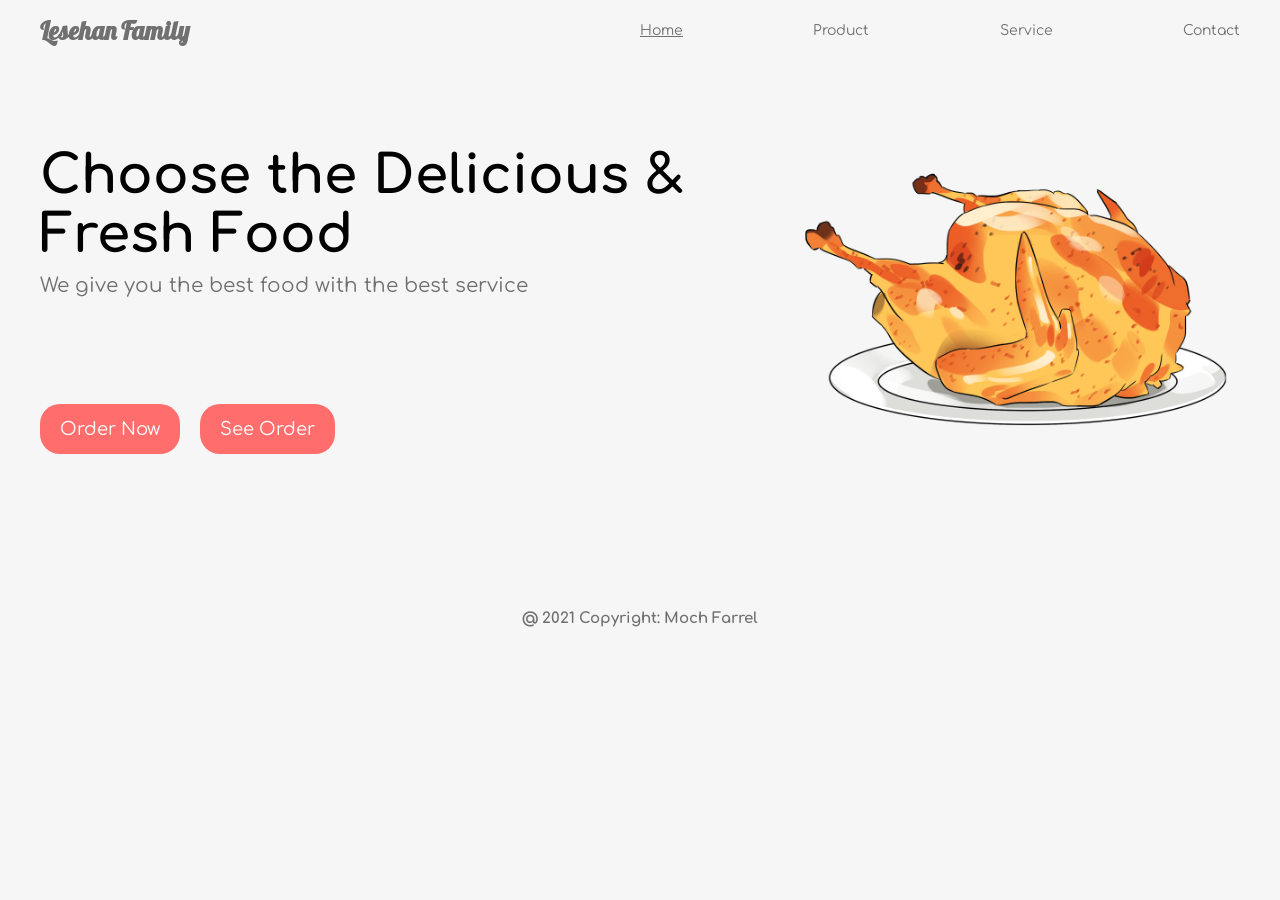
==== index.html @ a97d40e0 "memodifikasi html dan css" ====
<!DOCTYPE html>
<html>
    <head>
        <meta charset="UTF-8">
        <meta name="viewport" content="width=device-width, initial-scale=1.0">
        <title>Lesehan family</title>
        <link rel="preconnect" href="https://fonts.googleapis.com">
        <link rel="preconnect" href="https://fonts.gstatic.com" crossorigin>
        <link href="https://fonts.googleapis.com/css2?family=Comfortaa&family=Lobster&display=swap" rel="stylesheet">
        <link rel="stylesheet" href="css/style.css">
    </head>
    <body>
        <div class="container">
            <nav>
                <h2>Lesehan Family</h2>
                <ul>
                    <li><a href="home.html" class="active">Home</a></li>
                    <li><a href="product.html">Product</a></li>
                    <li><a href="buying.html">Service</a></li>
                    <li><a href="contact.html">Contact</a></li>
                </ul>
                <div class="menu-toggler">
                    <input type="checkbox">
                    <span></span>
                    <span></span>
                    <span></span>
                </div>
            </nav>

            <section>
                <div class="kolom">
                    <div class="satu">
                        <h3>Choose the Delicious & Fresh Food</h3>
                        <p class="dua">We give you the best food with the best service</p>
                    </div>
                    <div class="order">
                        <ul>
                            <li><a href="" class="tbl-biru">Order Now</a></li>
                            <li><a href="" class="tbl-biru">See Order</a></li>
                        </ul>
                    </div>
                </div>
                <div id="home">
                    <img src="img/ayam.png" alt="">
                </div>
            </section>
            <footer>
                <h4>@ 2021 Copyright: Moch Farrel</h4>
            </footer>
        </div>
        <script src="js/main.js"></script>
    </body>
</html>
---- css/style.css ----
* {
    padding: 0px;
    margin: 0px;
    list-style: none;
    quotes: none;
    text-decoration: unset;
    outline: none;
    border: none;
    -webkit-box-sizing: border-box;
    box-sizing: border-box;
  }
  

body{
    background-color: #F6F6F6;
    overflow: auto;
}

.container{
    max-width: 1200px;
    margin: auto;
}

/* Navbar */

nav{
    display: flex;
    justify-content: space-between;
    align-items: center;
    height: 60px;
}

h2{
    font-family: monospace;
    font-size: 25px;
    font-family: 'Lobster', cursive;
    color: #707070;
}

nav ul{
    display: flex;
    justify-content: space-between;
    width: 50%;
}


ul li a{
    font-size: 14px;
    font-family: 'Comfortaa', cursive;
    color: #707070;
    display: flex;
    justify-content: start;
}

ul li a:hover{
    color: #010101;
}

.active{
    text-decoration: underline;
}


/* Menu hambuger */
.menu-toggler{
    display: none;
    flex-direction: column;
    justify-content: space-between;
    height: 20px;
    position: relative;
}

.menu-toggler input{
    position: absolute;
    width: 40px;
    height: 28px;
    left: -6px;
    top: -3px;
    opacity: 0;
    cursor: pointer;
    z-index: 99;
}

.menu-toggler span{
    display: block;
    background-color: black;
    width: 28px;
    height: 3px;
    border-radius: 3px;
}

.menu-toggler span:nth-child(2){
    transform-origin: 0 0;
}

.menu-toggler span:nth-child(4){
    transform-origin: 0 100%;
}

.menu-toggler input:checked ~ span:nth-child(2){
    background-color: #707070;
    transform: rotate(45deg) translate(-1px, -1px);
}

.menu-toggler input:checked ~ span:nth-child(4){
    background-color: #707070;
    transform: rotate(-45deg) translate(-1px, 0);
}

.menu-toggler input:checked ~ span:nth-child(3){
    opacity: 0;
    transform: scale(0);
}

/* Akhir nav */

/* Section */
section{
    height: 480px;
    margin: auto;
    display: flex;
    justify-content: space-between;
    margin-bottom: 50px;
}

section .kolom{
    display: flex;
    flex-direction: column;
    justify-content: space-evenly;
}

section .kolom h3{
    font-size: 53px;
    font-family: 'Comfortaa', cursive;
    color: #010101;
    font-weight: bold;
    margin-bottom: 10px;
}

section .kolom p{
    font-size: 20px;
    font-family: 'Comfortaa', cursive;
    color: #707070;
}

section .kolom .order ul{
    display: flex;
    flex-direction: row;
    /* justify-content: space-between; */
    text-align: center;
    
}

section .kolom .order ul li{
    display: block;
    padding-right: 20px;
}

section .kolom .order ul li a{
    font-size: 18px;
}

section .kolom .order ul li a:hover{
    color: red;
}

a.tbl-biru{
    background-color: #FF6D6D;
    border-radius: 20px;
    margin-top: 20px;
    padding: 15px 20px 15px 20px;
    cursor: pointer;
    color: white;
}

section #home{
    display: flex;
    align-self: center;
}

section #home img{
    max-height: 450px;
}
/* Akhir Section */

/* Footer */
footer{
    padding: 20px;
    text-align: center;
    margin-top: 50px;
}

footer h4{
    font-size: 15px;
    font-family: 'Comfortaa', cursive;
    color: #707070;
}




/* Responsive*/

/* Ukuran Tablet */
@media screen and (max-width:768px){
    /* body{
        overflow-x: hidden;
    } */
    /* Navbar */
    nav{
        display: flex;
        justify-content: space-between;
    }
    nav ul{
        width: 60%;
    }

    /* Section */
    section{
        display: inline-block;
    }

    section .kolom h3{
        font-size: 45px;
        font-family: 'Comfortaa', cursive;
        color: #010101;
        font-weight: bold;
        margin-bottom: 30px;
        margin-top: 50px;
    }

    section .kolom p{
        font-size: 15px;
        margin-bottom: 30px;
    }

    section .kolom .order ul{
        margin-bottom: 40px;
        display: flex;
        justify-content: space-between;
    }

    section #home{
        display: flex;
        justify-content: center;
    }
    
    section #home img{
        height: 300px;
    }

}

/* Ukuran smartphone */
@media screen and (max-width: 576px){
    body{
        overflow-x: hidden;
    }
    .menu-toggler{
        display: flex;
    }
    nav ul{
        position: absolute;
        top: 0;
        right: 0;
        height: 100vh;
        width: 100%;
        flex-direction: column;
        align-items: center;
        justify-content: space-evenly;
        /* z-index: 9999; */
        z-index: 0;
        background-color: #F6F6F6;
        transform: translateX(100%);
        transition: all 1s;
        opacity: 0;
    }
    nav ul.slide{
        opacity: 1;
        transform: translateX(0);
    }

    section .kolom h3{
        font-size: 35px;
        font-family: 'Comfortaa', cursive;
        color: #010101;
        font-weight: bold;
        margin-bottom: 30px;
        margin-top: 50px;
    }

    section .kolom .order ul{
        display: flex;
        justify-content: space-between;
    }

    section #home img{
        height: 280px;
    }
    
    footer h4{
        font-size: 12px;
    }

}
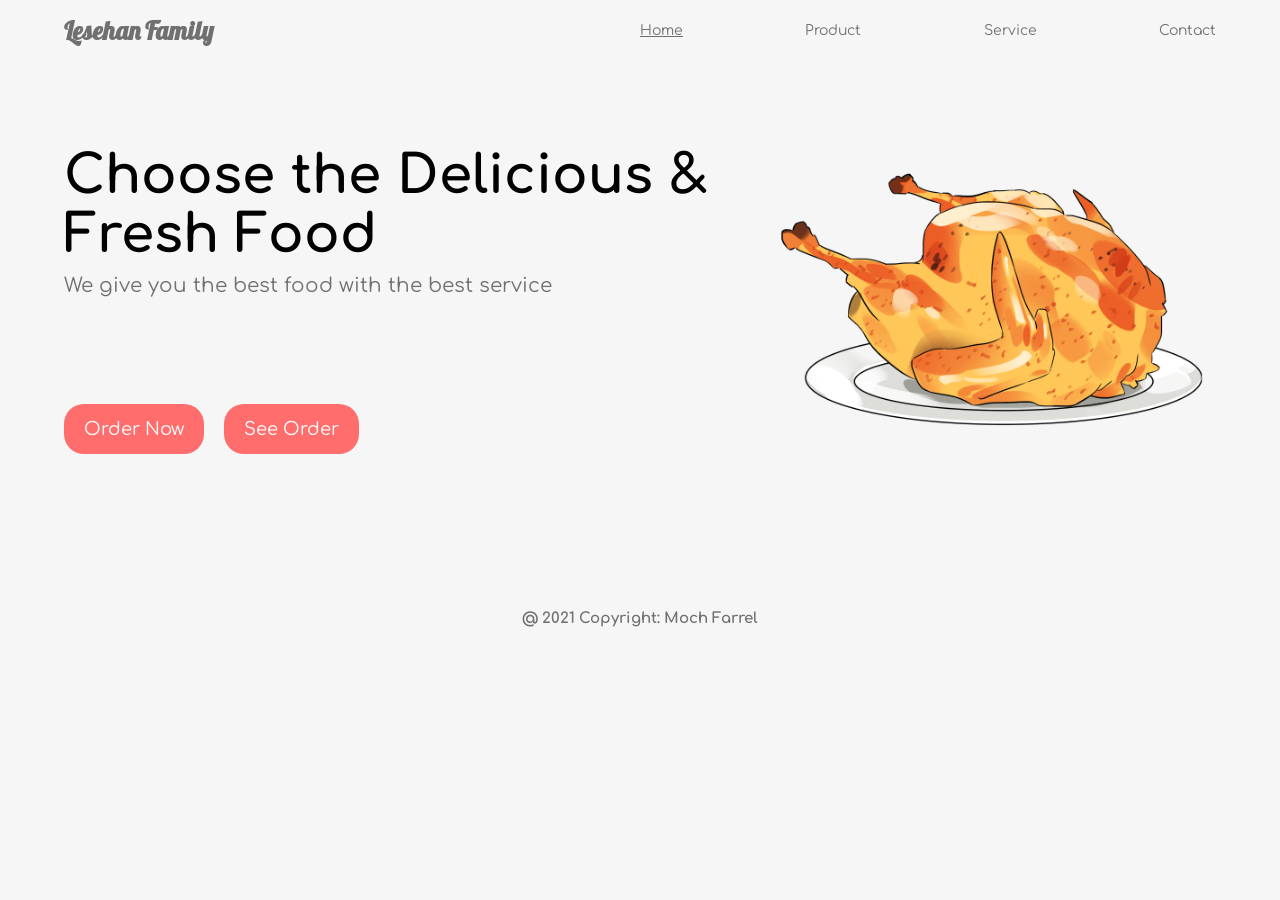
==== commit e94f9263: "memodifikasi index" ====
--- a/index.html
+++ b/index.html
@@ -1,8 +1,8 @@
 <!DOCTYPE html>
-<html>
+<html lang="en">
     <head>
         <meta charset="UTF-8">
-        <meta name="viewport" content="width=device-width, initial-scale=1.0">
+        <meta name="viewport" content="width=device-width, initial-scale=1">
         <title>Lesehan family</title>
         <link rel="preconnect" href="https://fonts.googleapis.com">
         <link rel="preconnect" href="https://fonts.gstatic.com" crossorigin>
--- a/css/style.css
+++ b/css/style.css
@@ -13,12 +13,12 @@
 
 body{
     background-color: #F6F6F6;
-    overflow: auto;
+    width: 100%;
 }
 
 .container{
-    max-width: 1200px;
-    margin: auto;
+    width: 90%;
+    margin: 0 auto;
 }
 
 /* Navbar */
@@ -230,7 +230,7 @@
     }
 
     section .kolom p{
-        font-size: 15px;
+        font-size: 18px;
         margin-bottom: 30px;
     }
 
@@ -255,7 +255,10 @@
 @media screen and (max-width: 576px){
     body{
         overflow-x: hidden;
-    }
+        /* background-color: brown; */
+        max-width: 100%;
+    }
+
     .menu-toggler{
         display: flex;
     }
@@ -289,6 +292,10 @@
         margin-top: 50px;
     }
 
+    section .kolom p{
+        font-size: 14px;
+    }
+
     section .kolom .order ul{
         display: flex;
         justify-content: space-between;
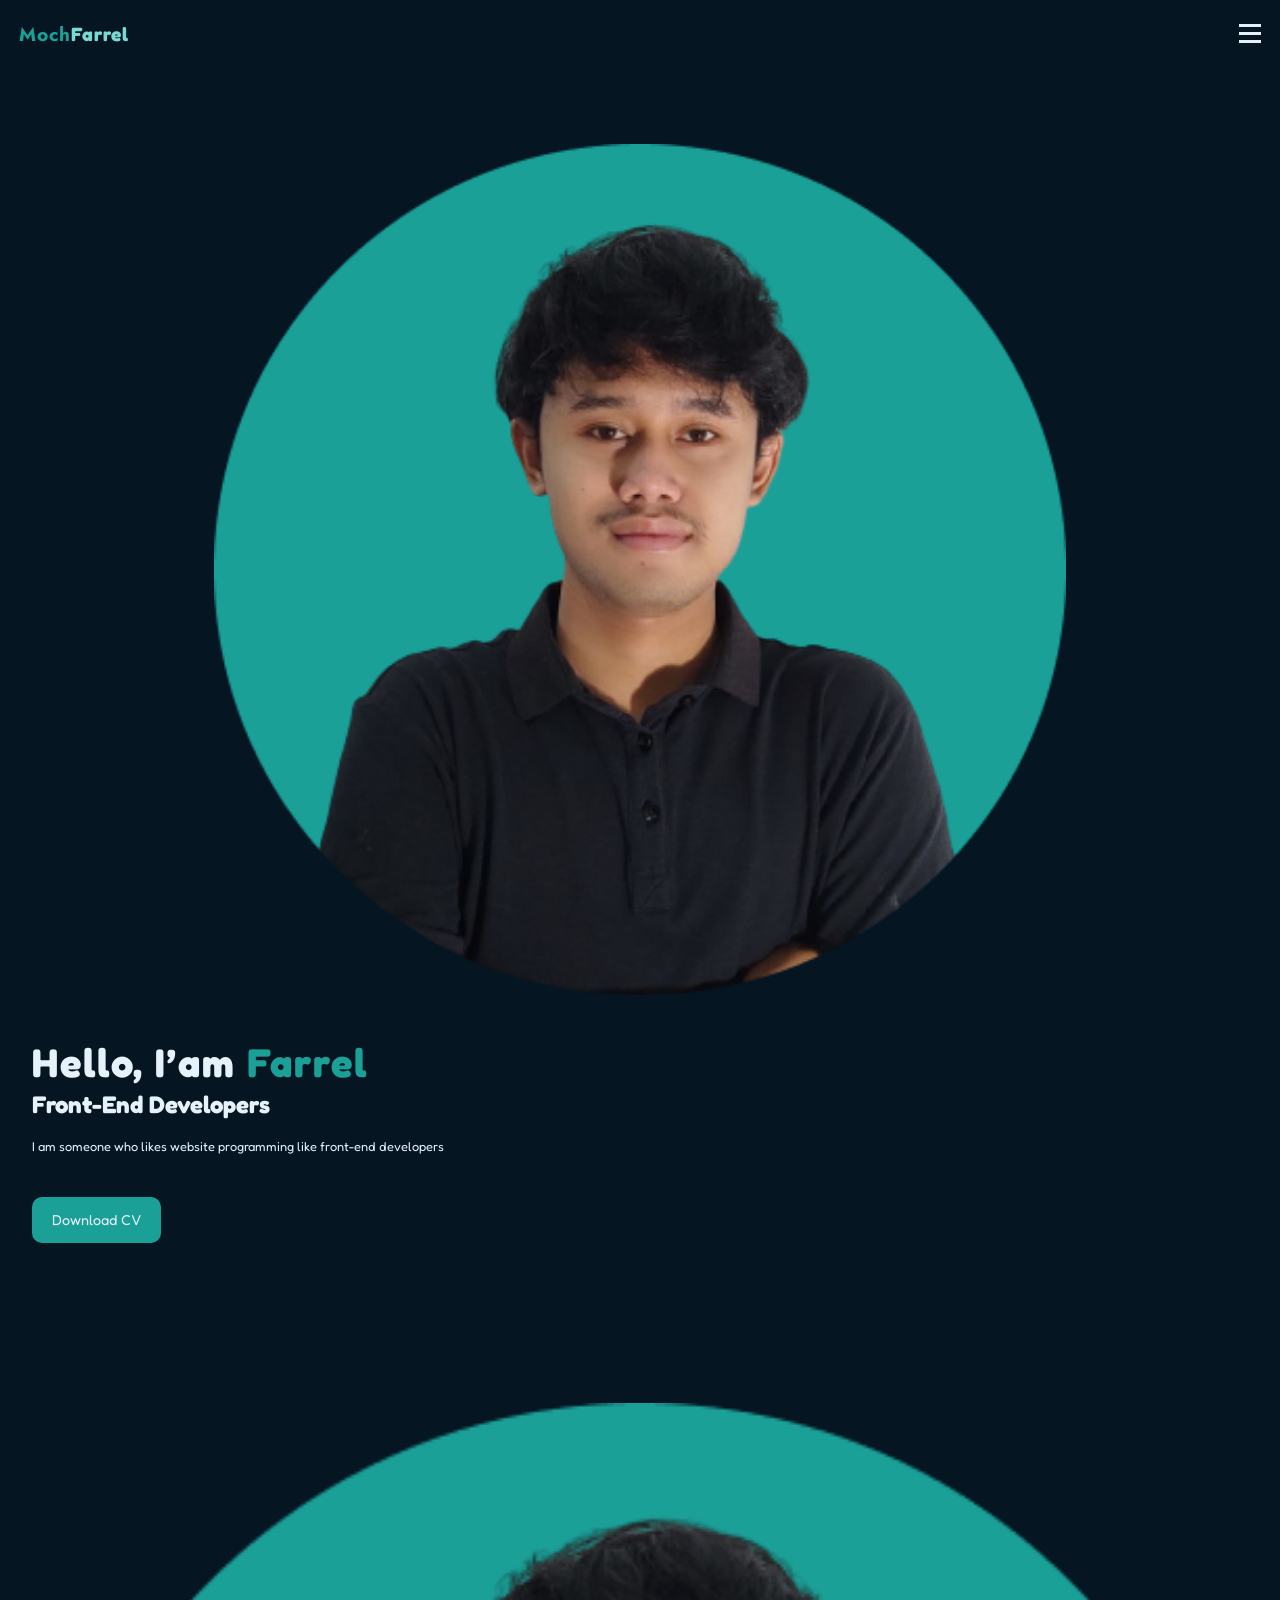
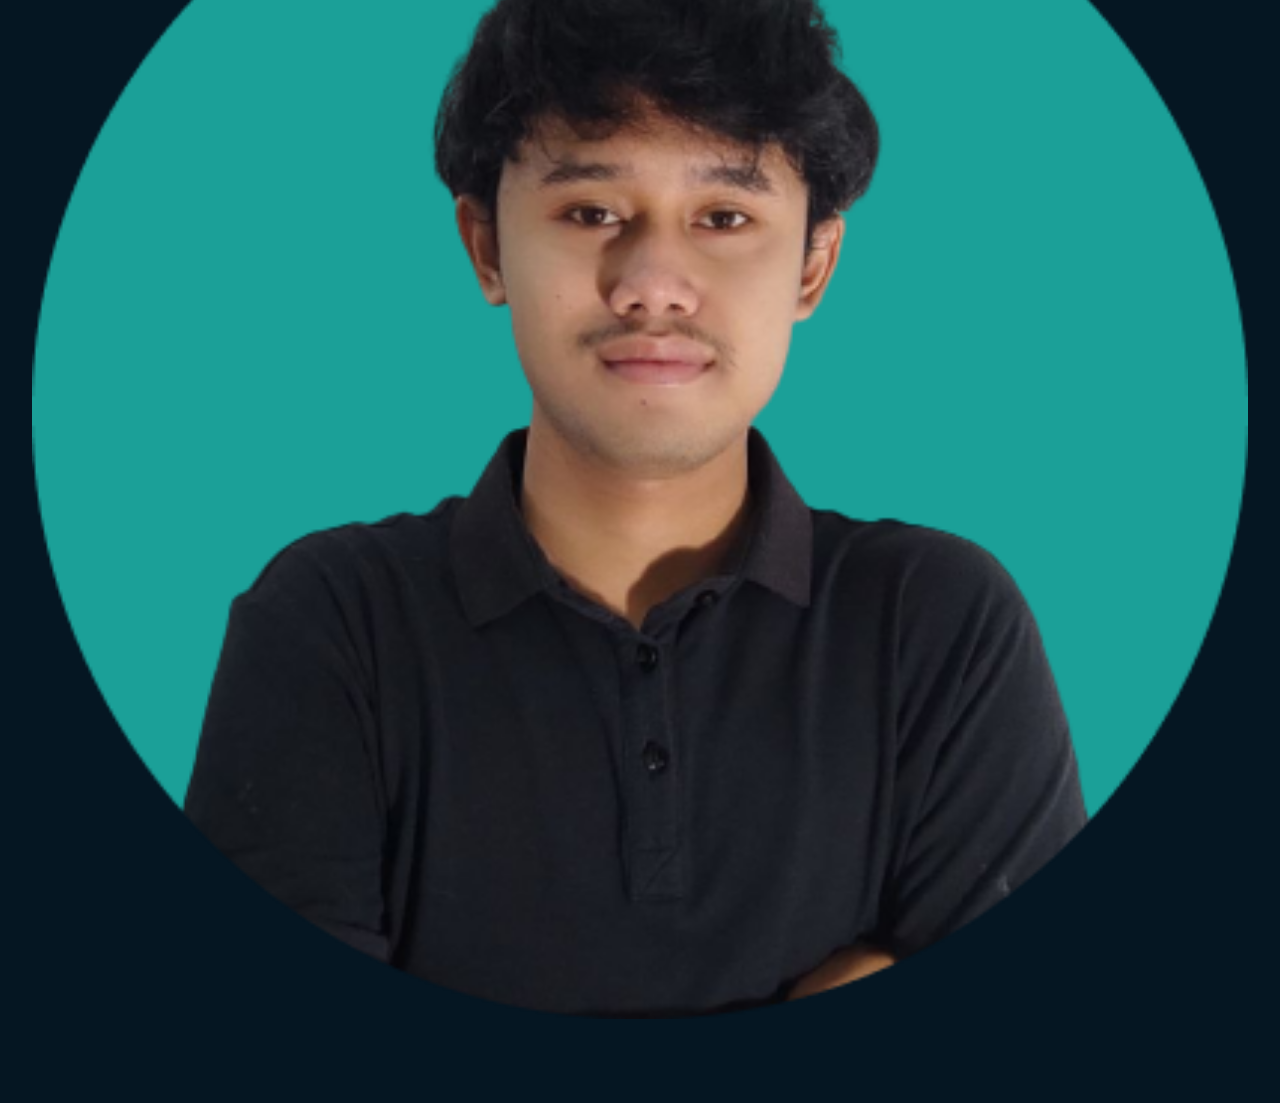
==== commit fd5ec27f: "membuat navbar dan halaman home" ====
--- a/index.html
+++ b/index.html
@@ -1,53 +1,63 @@
 <!DOCTYPE html>
 <html lang="en">
-    <head>
-        <meta charset="UTF-8">
-        <meta name="viewport" content="width=device-width, initial-scale=1">
-        <title>Lesehan family</title>
-        <link rel="preconnect" href="https://fonts.googleapis.com">
-        <link rel="preconnect" href="https://fonts.gstatic.com" crossorigin>
-        <link href="https://fonts.googleapis.com/css2?family=Comfortaa&family=Lobster&display=swap" rel="stylesheet">
-        <link rel="stylesheet" href="css/style.css">
-    </head>
-    <body>
+  <head>
+    <meta charset="UTF-8" />
+    <meta http-equiv="X-UA-Compatible" content="IE=edge" />
+    <meta name="viewport" content="width=device-width, initial-scale=1.0" />
+    <title>Moch Farrel</title>
+    <!-- Box Icons -->
+    <link href="https://unpkg.com/boxicons@2.1.2/css/boxicons.min.css" rel="stylesheet" />
+    <!-- link css -->
+    <link rel="stylesheet" href="css/style.css" />
+  </head>
+  <body>
+    <!-- Navbar -->
+    <div class="navbar" id="navbar">
+      <div class="container">
+        <a href="#" class="logo">Moch<span>Farrel</span></a>
+
+        <!-- <a href="#" class="cta-menu" id="mobile-menu"><i class="bx bx-menu"></i></a> -->
+
+        <nav id="menu">
+          <!-- <a href="#" class="cta-exit" id="mobile-exit"><i class="bx bx-x"></i></a> -->
+
+          <ul>
+            <li><a href="#" class="nav-link">Home</a></li>
+            <li><a href="#" class="nav-link">About</a></li>
+            <li><a href="#" class="nav-link">Portfolio</a></li>
+            <li><a href="#" class="nav-link">Contact</a></li>
+          </ul>
+        </nav>
+
+        <div class="hamburger">
+          <span class="bar"></span>
+          <span class="bar"></span>
+          <span class="bar"></span>
+        </div>
+      </div>
+    </div>
+    <!-- Navbar -->
+
+    <!-- Main content -->
+    <main class="main-content">
+      <section class="home" id="home">
         <div class="container">
-            <nav>
-                <h2>Lesehan Family</h2>
-                <ul>
-                    <li><a href="home.html" class="active">Home</a></li>
-                    <li><a href="product.html">Product</a></li>
-                    <li><a href="buying.html">Service</a></li>
-                    <li><a href="contact.html">Contact</a></li>
-                </ul>
-                <div class="menu-toggler">
-                    <input type="checkbox">
-                    <span></span>
-                    <span></span>
-                    <span></span>
-                </div>
-            </nav>
+          <div class="home-img">
+            <img src="asset/home.png" alt="" />
+          </div>
+          <div class="home-text">
+            <h1>Hello, I’am <span>Farrel</span></h1>
+            <h3>Front-End Developers</h3>
+            <p>I am someone who likes website programming like front-end developers</p>
+            <a href="#">Download CV</a>
+          </div>
+        </div>
+      </section>
+      <section>
+        <img src="asset/home.png" alt="" />
+      </section>
+    </main>
 
-            <section>
-                <div class="kolom">
-                    <div class="satu">
-                        <h3>Choose the Delicious & Fresh Food</h3>
-                        <p class="dua">We give you the best food with the best service</p>
-                    </div>
-                    <div class="order">
-                        <ul>
-                            <li><a href="" class="tbl-biru">Order Now</a></li>
-                            <li><a href="" class="tbl-biru">See Order</a></li>
-                        </ul>
-                    </div>
-                </div>
-                <div id="home">
-                    <img src="img/ayam.png" alt="">
-                </div>
-            </section>
-            <footer>
-                <h4>@ 2021 Copyright: Moch Farrel</h4>
-            </footer>
-        </div>
-        <script src="js/main.js"></script>
-    </body>
-</html>+    <script src="js/script.js"></script>
+  </body>
+</html>
--- a/css/style.css
+++ b/css/style.css
@@ -1,340 +1,181 @@
-* {
-    padding: 0px;
-    margin: 0px;
-    list-style: none;
-    quotes: none;
-    text-decoration: unset;
-    outline: none;
-    border: none;
-    -webkit-box-sizing: border-box;
-    box-sizing: border-box;
-  }
-  
+@import url('https://fonts.googleapis.com/css2?family=Fredoka:wght@300;400;500;600;700&family=Jost:wght@300;400;500;600;700;800;900&display=swap');
 
-body{
-    background-color: #F6F6F6;
-    width: 100%;
+:root {
+  --main-color: #051622;
+  --green2: #7bd9d3;
+  --green1: #1ba098;
+  --putihbiru: #e6f2fa;
+  --hitammuda: #517187;
 }
 
-.container{
-    width: 90%;
-    margin: 0 auto;
+* {
+  font-family: 'Fredoka', sans-serif;
+  margin: 0;
+  padding: 0;
+  box-sizing: border-box;
+  scroll-behavior: smooth;
+}
+
+body {
+  background-color: var(--main-color);
+}
+
+img {
+  width: 100%;
+}
+
+a {
+  text-decoration: none;
+}
+
+li {
+  list-style: none;
 }
 
 /* Navbar */
-
-nav{
-    display: flex;
-    justify-content: space-between;
-    align-items: center;
-    height: 60px;
+.navbar {
+  padding: 1.2em;
+  width: 100%;
+  position: fixed;
+  top: 0;
+  width: 100%;
+  z-index: 999;
+  background-color: var(--main-color);
 }
 
-h2{
-    font-family: monospace;
-    font-size: 25px;
-    font-family: 'Lobster', cursive;
-    color: #707070;
+.navbar .container {
+  display: flex;
+  justify-content: space-between;
+  align-items: center;
 }
 
-nav ul{
-    display: flex;
-    justify-content: space-between;
-    width: 50%;
+.navbar .container .logo {
+  font-size: 1.2em;
+  color: var(--green1);
+  font-family: 'Jost', sans-serif;
+  font-weight: bold;
+  letter-spacing: 1px;
 }
 
-
-ul li a{
-    font-size: 14px;
-    font-family: 'Comfortaa', cursive;
-    color: #707070;
-    display: flex;
-    justify-content: start;
+.navbar .container .logo span {
+  color: var(--green2);
 }
 
-ul li a:hover{
-    color: #010101;
+.navbar .container .hamburger {
+  cursor: pointer;
+  display: block;
 }
 
-.active{
-    text-decoration: underline;
+.navbar .container .hamburger .bar {
+  display: block;
+  width: 22px;
+  height: 3px;
+  margin: 5px auto;
+  transition: all 0.3s ease-in-out;
+  background-color: var(--putihbiru);
 }
 
-
-/* Menu hambuger */
-.menu-toggler{
-    display: none;
-    flex-direction: column;
-    justify-content: space-between;
-    height: 20px;
-    position: relative;
+.navbar .container .hamburger.active .bar:nth-child(2) {
+  opacity: 0;
 }
 
-.menu-toggler input{
-    position: absolute;
-    width: 40px;
-    height: 28px;
-    left: -6px;
-    top: -3px;
-    opacity: 0;
-    cursor: pointer;
-    z-index: 99;
+.navbar .container .hamburger.active .bar:nth-child(1) {
+  transform: translateY(8px) rotate(45deg);
 }
 
-.menu-toggler span{
-    display: block;
-    background-color: black;
-    width: 28px;
-    height: 3px;
-    border-radius: 3px;
+.navbar .container .hamburger.active .bar:nth-child(3) {
+  transform: translateY(-8px) rotate(-45deg);
 }
 
-.menu-toggler span:nth-child(2){
-    transform-origin: 0 0;
+.navbar .container nav {
+  position: fixed;
+  display: flex;
+  right: -100%;
+  top: 60px;
+  gap: 0;
+  flex-direction: column;
+  background-color: #082436;
+  width: 80%;
+  height: 100vh;
+  text-align: center;
+  transition: 0.3s;
+  z-index: 9999;
 }
 
-.menu-toggler span:nth-child(4){
-    transform-origin: 0 100%;
+.navbar .container nav ul li {
+  margin: 50px;
 }
 
-.menu-toggler input:checked ~ span:nth-child(2){
-    background-color: #707070;
-    transform: rotate(45deg) translate(-1px, -1px);
+.navbar .container nav ul li a {
+  color: var(--putihbiru);
 }
 
-.menu-toggler input:checked ~ span:nth-child(4){
-    background-color: #707070;
-    transform: rotate(-45deg) translate(-1px, 0);
+.navbar .container nav.active {
+  right: 0;
 }
 
-.menu-toggler input:checked ~ span:nth-child(3){
-    opacity: 0;
-    transform: scale(0);
+/* .navbar .container .cta-menu {
+  font-size: 1.2rem;
+  color: var(--putihbiru);
+  text-align: center;
+  display: inline-block;
+} */
+
+.scroll-navbar {
+  background-color: #082436;
 }
 
-/* Akhir nav */
-
-/* Section */
-section{
-    height: 480px;
-    margin: auto;
-    display: flex;
-    justify-content: space-between;
-    margin-bottom: 50px;
+/* Main-conten */
+section {
+  width: 100%;
+  padding: 5em 2em;
 }
 
-section .kolom{
-    display: flex;
-    flex-direction: column;
-    justify-content: space-evenly;
+.home {
+  /* background-color: var(--putihbiru); */
+  margin-top: 4em;
 }
 
-section .kolom h3{
-    font-size: 53px;
-    font-family: 'Comfortaa', cursive;
-    color: #010101;
-    font-weight: bold;
-    margin-bottom: 10px;
+.home .container .home-img {
+  text-align: center;
 }
 
-section .kolom p{
-    font-size: 20px;
-    font-family: 'Comfortaa', cursive;
-    color: #707070;
+.home .container .home-img img {
+  width: 70%;
 }
 
-section .kolom .order ul{
-    display: flex;
-    flex-direction: row;
-    /* justify-content: space-between; */
-    text-align: center;
-    
+.home .container .home-text {
+  margin-top: 2.4em;
 }
 
-section .kolom .order ul li{
-    display: block;
-    padding-right: 20px;
+.home .container .home-text h1 {
+  font-size: 2.5em;
+  color: var(--putihbiru);
+  letter-spacing: 2px;
 }
 
-section .kolom .order ul li a{
-    font-size: 18px;
+.home .container .home-text h1 span {
+  color: var(--green1);
 }
 
-section .kolom .order ul li a:hover{
-    color: red;
+.home .container .home-text h3 {
+  color: var(--putihbiru);
+  margin-top: 0.2em;
+  font-size: 1.5em;
 }
 
-a.tbl-biru{
-    background-color: #FF6D6D;
-    border-radius: 20px;
-    margin-top: 20px;
-    padding: 15px 20px 15px 20px;
-    cursor: pointer;
-    color: white;
+.home .container .home-text p {
+  color: var(--putihbiru);
+  font-size: 0.8em;
+  margin-top: 1.5em;
 }
 
-section #home{
-    display: flex;
-    align-self: center;
+.home .container .home-text a {
+  display: inline-block;
+  color: var(--putihbiru);
+  margin-top: 3em;
+  padding: 1em 1.4em;
+  background-color: var(--green1);
+  border-radius: 10px;
+  font-size: 0.9em;
 }
-
-section #home img{
-    max-height: 450px;
-}
-/* Akhir Section */
-
-/* Footer */
-footer{
-    padding: 20px;
-    text-align: center;
-    margin-top: 50px;
-}
-
-footer h4{
-    font-size: 15px;
-    font-family: 'Comfortaa', cursive;
-    color: #707070;
-}
-
-
-
-
-/* Responsive*/
-
-/* Ukuran Tablet */
-@media screen and (max-width:768px){
-    /* body{
-        overflow-x: hidden;
-    } */
-    /* Navbar */
-    nav{
-        display: flex;
-        justify-content: space-between;
-    }
-    nav ul{
-        width: 60%;
-    }
-
-    /* Section */
-    section{
-        display: inline-block;
-    }
-
-    section .kolom h3{
-        font-size: 45px;
-        font-family: 'Comfortaa', cursive;
-        color: #010101;
-        font-weight: bold;
-        margin-bottom: 30px;
-        margin-top: 50px;
-    }
-
-    section .kolom p{
-        font-size: 18px;
-        margin-bottom: 30px;
-    }
-
-    section .kolom .order ul{
-        margin-bottom: 40px;
-        display: flex;
-        justify-content: space-between;
-    }
-
-    section #home{
-        display: flex;
-        justify-content: center;
-    }
-    
-    section #home img{
-        height: 300px;
-    }
-
-}
-
-/* Ukuran smartphone */
-@media screen and (max-width: 576px){
-    body{
-        overflow-x: hidden;
-        /* background-color: brown; */
-        max-width: 100%;
-    }
-
-    .menu-toggler{
-        display: flex;
-    }
-    nav ul{
-        position: absolute;
-        top: 0;
-        right: 0;
-        height: 100vh;
-        width: 100%;
-        flex-direction: column;
-        align-items: center;
-        justify-content: space-evenly;
-        /* z-index: 9999; */
-        z-index: 0;
-        background-color: #F6F6F6;
-        transform: translateX(100%);
-        transition: all 1s;
-        opacity: 0;
-    }
-    nav ul.slide{
-        opacity: 1;
-        transform: translateX(0);
-    }
-
-    section .kolom h3{
-        font-size: 35px;
-        font-family: 'Comfortaa', cursive;
-        color: #010101;
-        font-weight: bold;
-        margin-bottom: 30px;
-        margin-top: 50px;
-    }
-
-    section .kolom p{
-        font-size: 14px;
-    }
-
-    section .kolom .order ul{
-        display: flex;
-        justify-content: space-between;
-    }
-
-    section #home img{
-        height: 280px;
-    }
-    
-    footer h4{
-        font-size: 12px;
-    }
-
-}
-
-
-
-
-
-
-
-
-
-
-
-
-
-
-
-
-
-
-
-
-
-
-
-
-
-
-
-
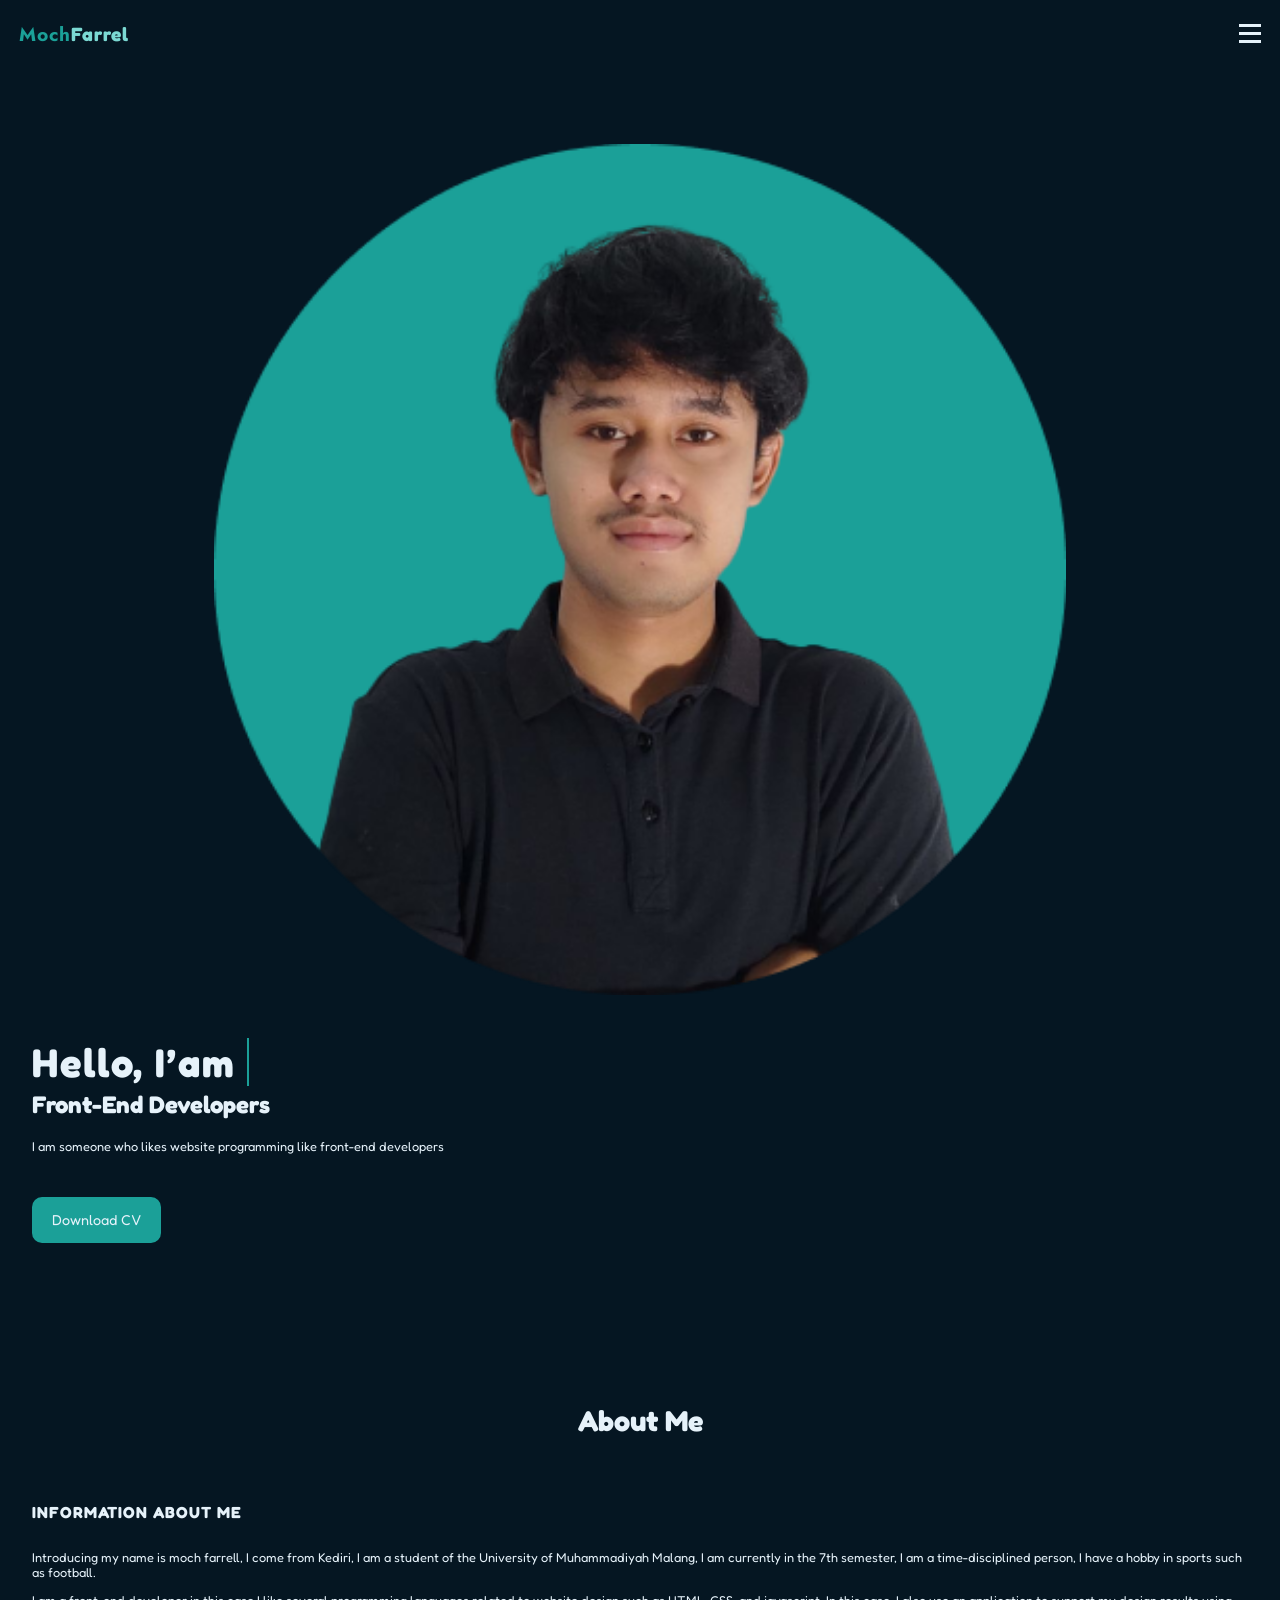
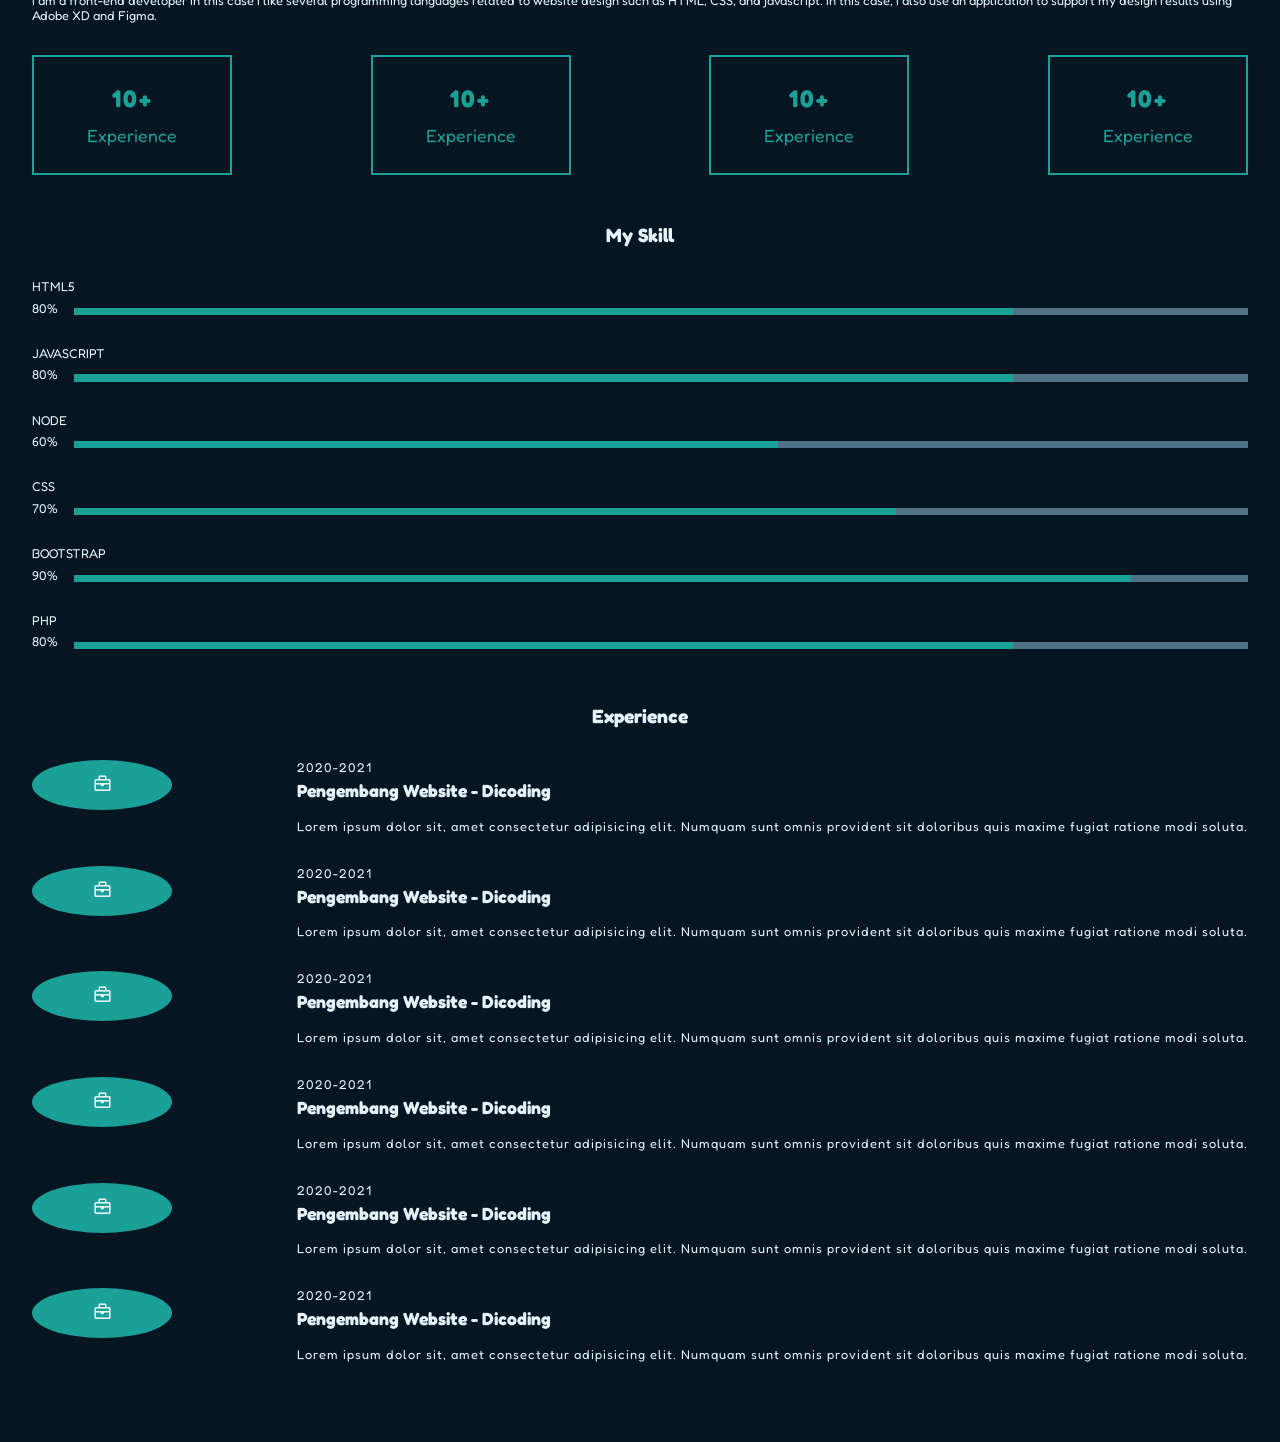
==== commit d2f13a21: "membuat navbar dan halaman home" ====
--- a/index.html
+++ b/index.html
@@ -53,8 +53,151 @@
           </div>
         </div>
       </section>
-      <section>
-        <img src="asset/home.png" alt="" />
+
+      <section class="about" id="about">
+        <div class="container">
+          <h2>About Me</h2>
+          <div class="about-information">
+            <h4>Information About Me</h4>
+            <p>
+              Introducing my name is moch farrell, I come from Kediri, I am a student of the University of Muhammadiyah Malang, I am currently in the 7th semester, I am a time-disciplined person, I have a hobby in sports such as football.
+            </p>
+            <p>
+              I am a front-end developer in this case I like several programming languages related to website design such as HTML, CSS, and javascript. In this case, I also use an application to support my design results using Adobe XD and
+              Figma.
+            </p>
+          </div>
+          <div class="about-experience">
+            <div class="experience-card">
+              <h3>10+</h3>
+              <p>Experience</p>
+            </div>
+            <div class="experience-card">
+              <h3>10+</h3>
+              <p>Experience</p>
+            </div>
+            <div class="experience-card">
+              <h3>10+</h3>
+              <p>Experience</p>
+            </div>
+            <div class="experience-card">
+              <h3>10+</h3>
+              <p>Experience</p>
+            </div>
+          </div>
+
+          <div class="skill">
+            <h3>My Skill</h3>
+            <div class="progress-bars">
+              <div class="progress-bar">
+                <p>html5</p>
+                <div class="progress-con">
+                  <p>80%</p>
+                  <div class="progress">
+                    <span class="html"></span>
+                  </div>
+                </div>
+              </div>
+              <div class="progress-bar">
+                <p>javascript</p>
+                <div class="progress-con">
+                  <p>80%</p>
+                  <div class="progress">
+                    <span class="javascript"></span>
+                  </div>
+                </div>
+              </div>
+              <div class="progress-bar">
+                <p>node</p>
+                <div class="progress-con">
+                  <p>60%</p>
+                  <div class="progress">
+                    <span class="node"></span>
+                  </div>
+                </div>
+              </div>
+              <div class="progress-bar">
+                <p>css</p>
+                <div class="progress-con">
+                  <p>70%</p>
+                  <div class="progress">
+                    <span class="css"></span>
+                  </div>
+                </div>
+              </div>
+              <div class="progress-bar">
+                <p>bootstrap</p>
+                <div class="progress-con">
+                  <p>90%</p>
+                  <div class="progress">
+                    <span class="bootstrap"></span>
+                  </div>
+                </div>
+              </div>
+              <div class="progress-bar">
+                <p>php</p>
+                <div class="progress-con">
+                  <p>80%</p>
+                  <div class="progress">
+                    <span class="php"></span>
+                  </div>
+                </div>
+              </div>
+            </div>
+          </div>
+
+          <div class="experience">
+            <h3>Experience</h3>
+            <div class="experience-container">
+              <a href="" class="logo-experience"><i class="bx bx-briefcase"></i></a>
+              <div class="experience-card">
+                <p class="year">2020-2021</p>
+                <h5>Pengembang Website - Dicoding</h5>
+                <p class="text">Lorem ipsum dolor sit, amet consectetur adipisicing elit. Numquam sunt omnis provident sit doloribus quis maxime fugiat ratione modi soluta.</p>
+              </div>
+            </div>
+            <div class="experience-container">
+              <a href="" class="logo-experience"><i class="bx bx-briefcase"></i></a>
+              <div class="experience-card">
+                <p class="year">2020-2021</p>
+                <h5>Pengembang Website - Dicoding</h5>
+                <p class="text">Lorem ipsum dolor sit, amet consectetur adipisicing elit. Numquam sunt omnis provident sit doloribus quis maxime fugiat ratione modi soluta.</p>
+              </div>
+            </div>
+            <div class="experience-container">
+              <a href="" class="logo-experience"><i class="bx bx-briefcase"></i></a>
+              <div class="experience-card">
+                <p class="year">2020-2021</p>
+                <h5>Pengembang Website - Dicoding</h5>
+                <p class="text">Lorem ipsum dolor sit, amet consectetur adipisicing elit. Numquam sunt omnis provident sit doloribus quis maxime fugiat ratione modi soluta.</p>
+              </div>
+            </div>
+            <div class="experience-container">
+              <a href="" class="logo-experience"><i class="bx bx-briefcase"></i></a>
+              <div class="experience-card">
+                <p class="year">2020-2021</p>
+                <h5>Pengembang Website - Dicoding</h5>
+                <p class="text">Lorem ipsum dolor sit, amet consectetur adipisicing elit. Numquam sunt omnis provident sit doloribus quis maxime fugiat ratione modi soluta.</p>
+              </div>
+            </div>
+            <div class="experience-container">
+              <a href="" class="logo-experience"><i class="bx bx-briefcase"></i></a>
+              <div class="experience-card">
+                <p class="year">2020-2021</p>
+                <h5>Pengembang Website - Dicoding</h5>
+                <p class="text">Lorem ipsum dolor sit, amet consectetur adipisicing elit. Numquam sunt omnis provident sit doloribus quis maxime fugiat ratione modi soluta.</p>
+              </div>
+            </div>
+            <div class="experience-container">
+              <a href="" class="logo-experience"><i class="bx bx-briefcase"></i></a>
+              <div class="experience-card">
+                <p class="year">2020-2021</p>
+                <h5>Pengembang Website - Dicoding</h5>
+                <p class="text">Lorem ipsum dolor sit, amet consectetur adipisicing elit. Numquam sunt omnis provident sit doloribus quis maxime fugiat ratione modi soluta.</p>
+              </div>
+            </div>
+          </div>
+        </div>
       </section>
     </main>
 
--- a/css/style.css
+++ b/css/style.css
@@ -91,7 +91,7 @@
   position: fixed;
   display: flex;
   right: -100%;
-  top: 60px;
+  top: 65px;
   gap: 0;
   flex-direction: column;
   background-color: #082436;
@@ -131,6 +131,7 @@
   padding: 5em 2em;
 }
 
+/* Home */
 .home {
   /* background-color: var(--putihbiru); */
   margin-top: 4em;
@@ -156,6 +157,25 @@
 
 .home .container .home-text h1 span {
   color: var(--green1);
+  position: relative;
+}
+
+.home .container .home-text h1 span::after {
+  content: '';
+  position: absolute;
+  left: 0;
+  height: 100%;
+  width: 100%;
+  background: var(--main-color);
+  border-left: 2px solid var(--green1);
+  animation: typing 2s steps(10) infinite;
+}
+
+@keyframes typing {
+  100% {
+    left: 100%;
+    margin: 0 -10px 0 10px;
+  }
 }
 
 .home .container .home-text h3 {
@@ -178,4 +198,190 @@
   background-color: var(--green1);
   border-radius: 10px;
   font-size: 0.9em;
-}
+  transition: all 0.3s ease-in-out;
+}
+
+.home .container .home-text a:hover {
+  background-color: var(--green2);
+  color: var(--main-color);
+}
+
+/* End Home */
+
+.about .container h2 {
+  text-align: center;
+  color: var(--putihbiru);
+  font-size: 1.8em;
+}
+
+.about .container .about-information h4 {
+  color: var(--putihbiru);
+  text-transform: uppercase;
+  margin-top: 4em;
+  letter-spacing: 1px;
+  margin-bottom: 1.8em;
+}
+
+.about .container .about-information p {
+  color: var(--putihbiru);
+  margin-bottom: 1em;
+  font-size: 0.8em;
+}
+
+.about .container .about-experience {
+  margin-top: 2em;
+  display: flex;
+  flex-wrap: wrap;
+  justify-content: space-between;
+  gap: 1em;
+}
+
+.about .container .about-experience .experience-card {
+  border: 2px solid var(--green1);
+  width: 200px;
+  height: 120px;
+  padding: 10px 12px;
+  background-color: var(--main-color);
+  color: var(--green1);
+  display: flex;
+  flex-direction: column;
+  align-items: center;
+  justify-content: center;
+}
+
+.about .container .about-experience .experience-card h3 {
+  font-weight: bold;
+  font-size: 1.5em;
+  letter-spacing: 2px;
+  margin-bottom: 0.5em;
+}
+
+.about .container .about-experience .experience-card p {
+  font-size: 1.1em;
+}
+
+.about .container .skill {
+  margin-top: 3em;
+}
+
+.about .container .skill h3 {
+  color: var(--putihbiru);
+  text-align: center;
+  font-size: 1.2em;
+}
+
+.about .container .skill .progress-bars {
+  display: grid;
+  grid-template-columns: repeat(1, 1fr);
+  grid-gap: 1.5rem;
+  margin-top: 2em;
+}
+
+.about .container .skill .progress-bars .progress-bar {
+  display: flex;
+  flex-direction: column;
+}
+
+.about .container .skill .progress-bars .progress-bar p {
+  color: var(--putihbiru);
+  text-transform: uppercase;
+  font-size: 0.8em;
+  margin-bottom: 0.5em;
+}
+
+.about .container .skill .progress-bars .progress-bar .progress-con {
+  display: flex;
+  align-items: center;
+}
+
+.about .container .skill .progress-bars .progress-bar .progress-con .progress {
+  width: 100%;
+  height: 0.45rem;
+  background-color: var(--hitammuda);
+  position: relative;
+  margin-left: 1rem;
+}
+
+.about .container .skill .progress-bars .progress-bar .progress-con .progress span {
+  position: absolute;
+  top: 0;
+  left: 0;
+  height: 100%;
+  background-color: var(--green1);
+  transition: all 0.4s ease-in-out;
+}
+
+.about .container .skill .progress-bars .progress-bar .progress-con .progress span.html {
+  width: 80%;
+}
+
+.about .container .skill .progress-bars .progress-bar .progress-con .progress span.javascript {
+  width: 80%;
+}
+
+.about .container .skill .progress-bars .progress-bar .progress-con .progress span.node {
+  width: 60%;
+}
+
+.about .container .skill .progress-bars .progress-bar .progress-con .progress span.css {
+  width: 70%;
+}
+
+.about .container .skill .progress-bars .progress-bar .progress-con .progress span.bootstrap {
+  width: 90%;
+}
+
+.about .container .skill .progress-bars .progress-bar .progress-con .progress span.php {
+  width: 80%;
+}
+
+.about .container .experience {
+  margin-top: 3em;
+}
+
+.about .container .experience h3 {
+  color: var(--putihbiru);
+  text-align: center;
+  font-size: 1.2em;
+}
+
+.about .container .experience .experience-container {
+  margin-top: 2em;
+  display: flex;
+  justify-content: space-between;
+}
+
+.about .container .experience .experience-container .logo-experience {
+  display: inline-block;
+  width: 140px;
+  height: 50px;
+  line-height: 50px;
+  border-radius: 50%;
+  background-color: var(--green1);
+  text-align: center;
+  font-size: 1.2em;
+  color: var(--putihbiru);
+  margin-right: 2em;
+}
+
+.about .container .experience .experience-container .experience-card {
+  color: var(--putihbiru);
+}
+
+.about .container .experience .experience-container .experience-card .year {
+  font-size: 0.8em;
+  letter-spacing: 1px;
+  margin-bottom: 0.4em;
+}
+
+.about .container .experience .experience-container .experience-card h5 {
+  font-size: 1.1em;
+  margin-bottom: 1em;
+}
+
+.about .container .experience .experience-container .experience-card .text {
+  font-size: 0.8em;
+  letter-spacing: 1px;
+}
+
+/* About */
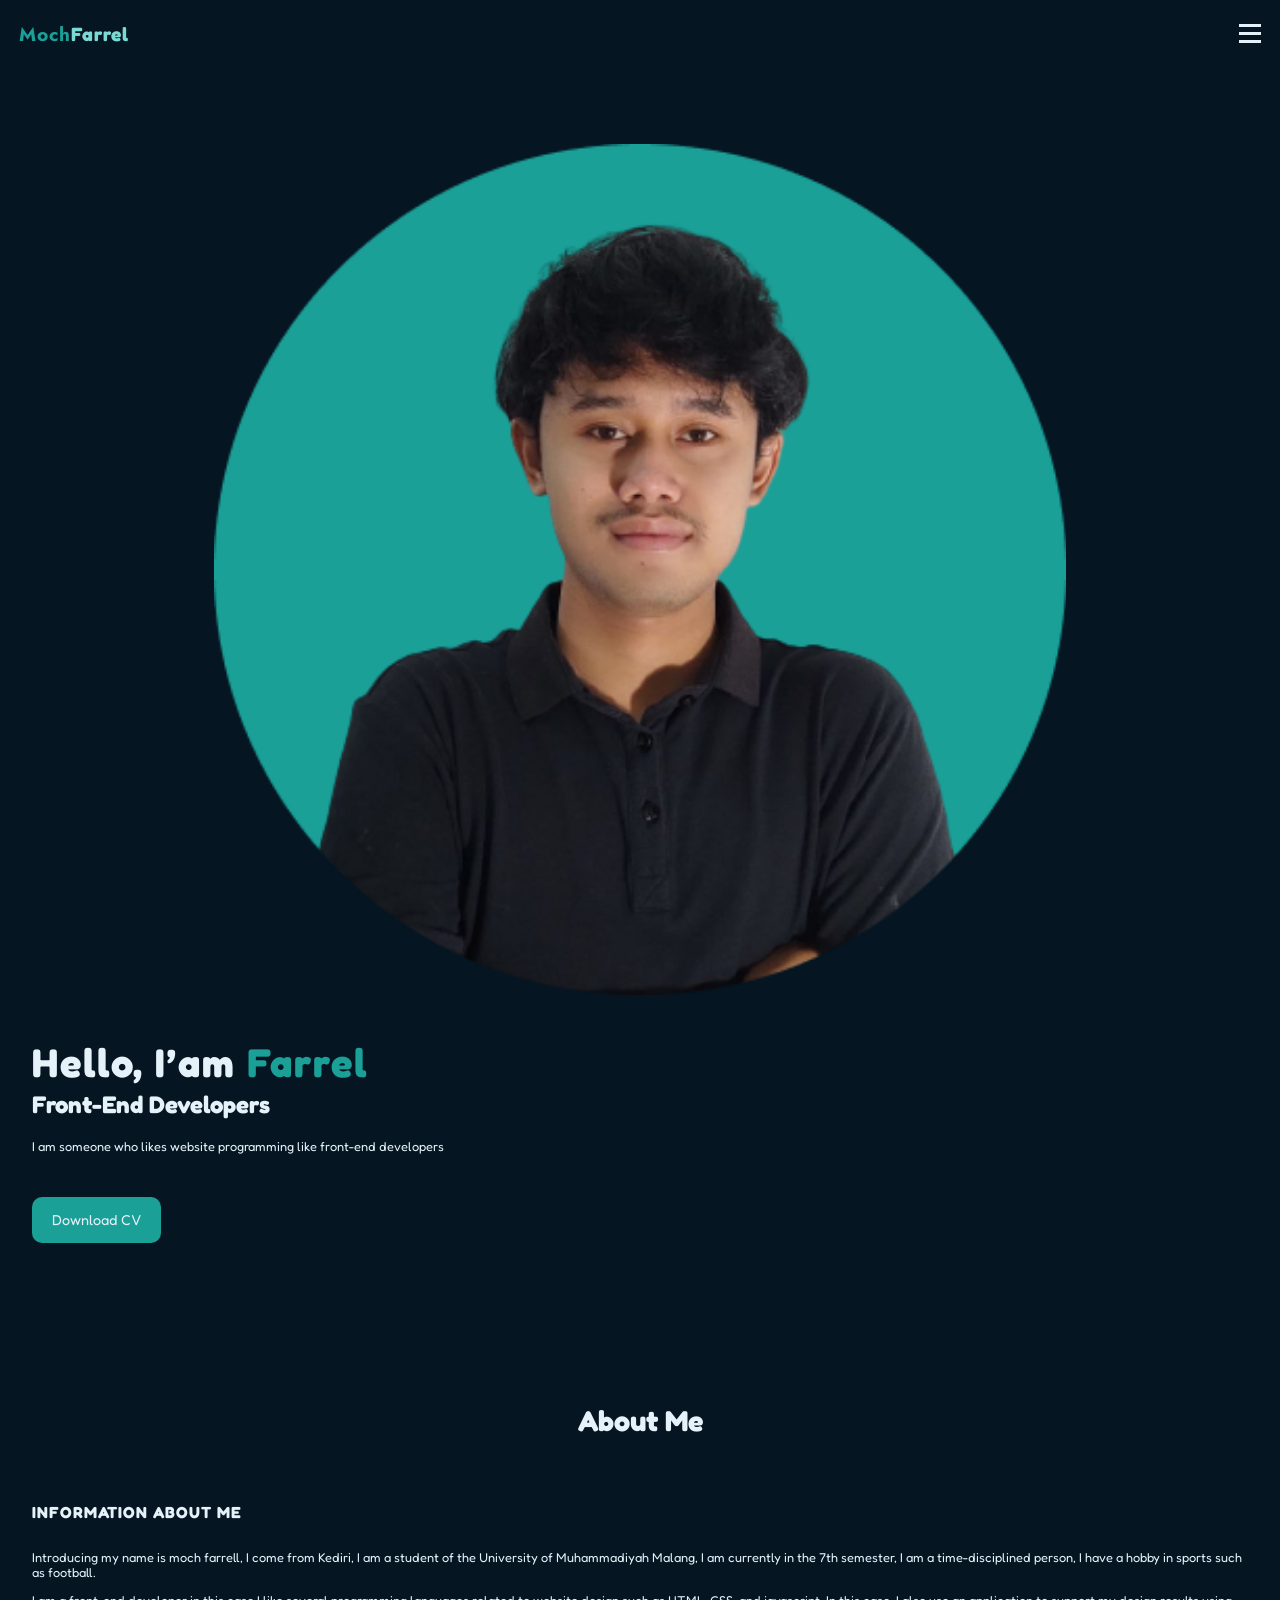
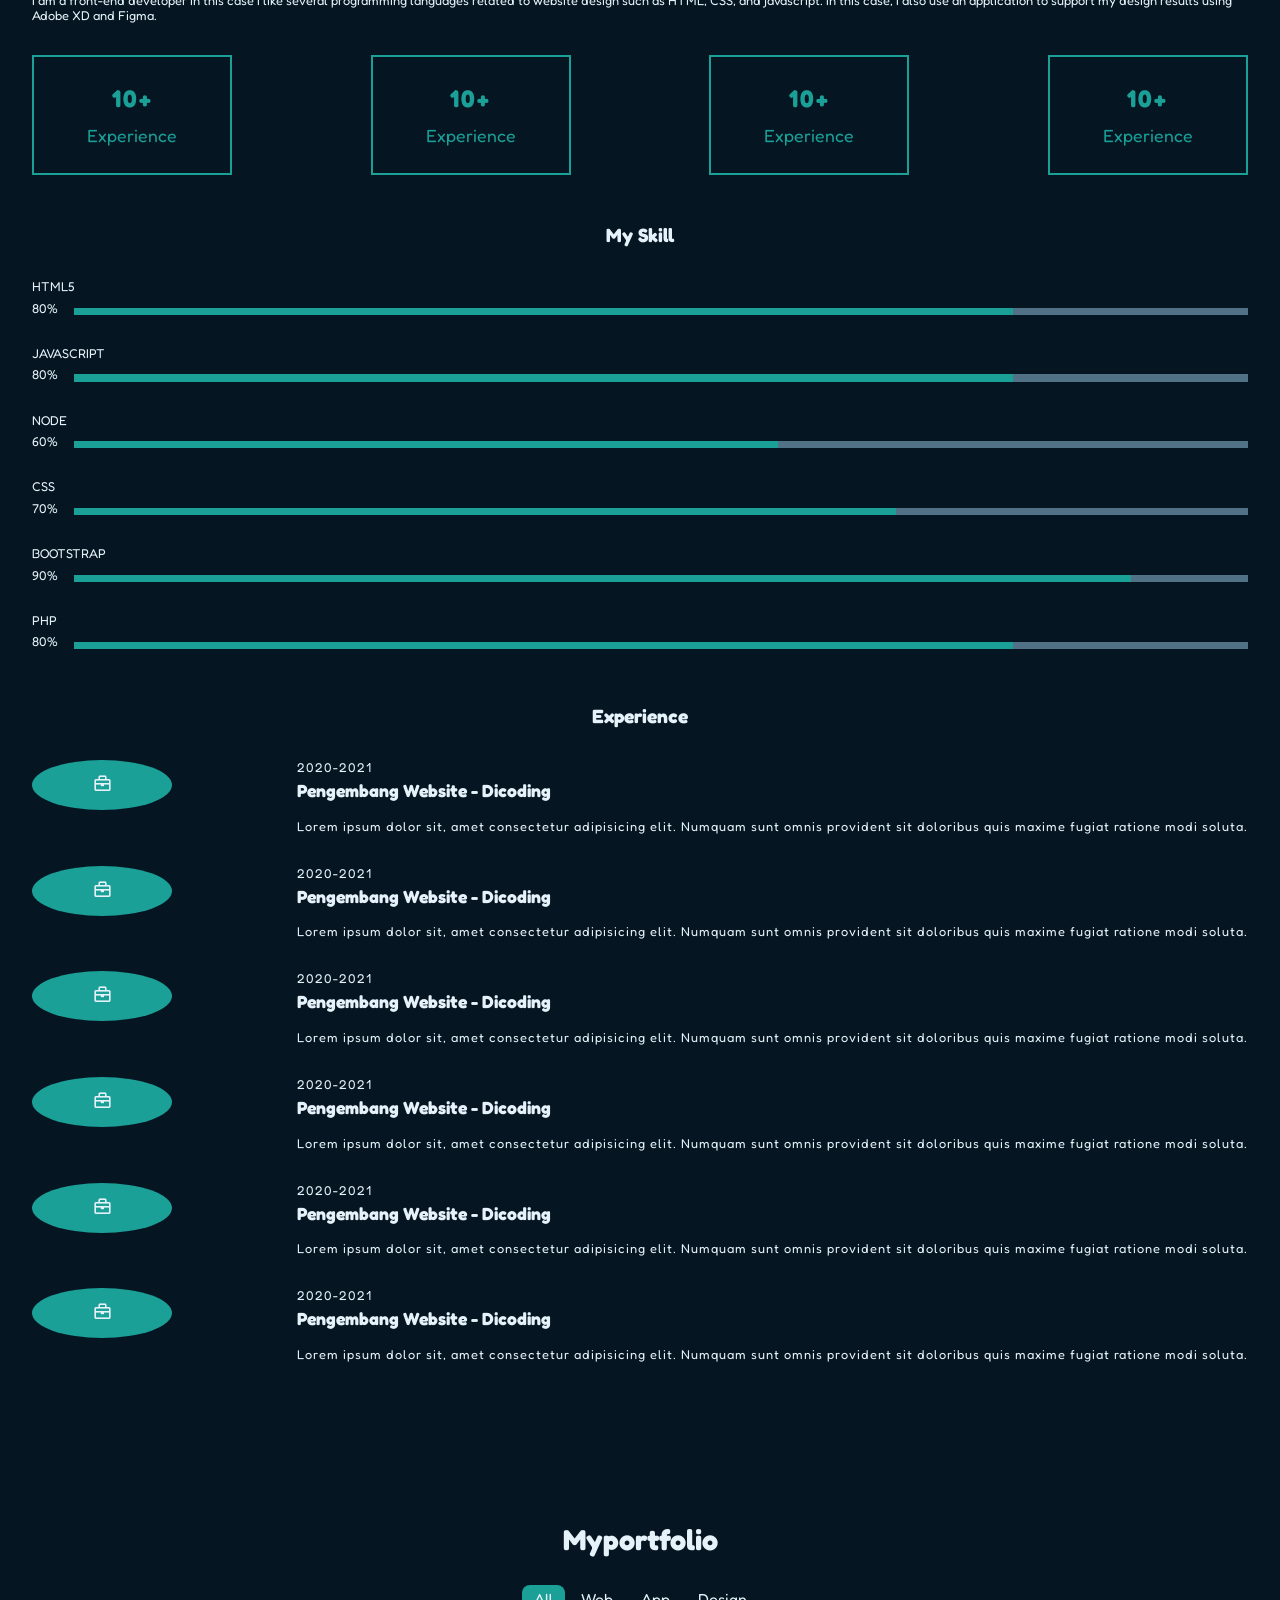
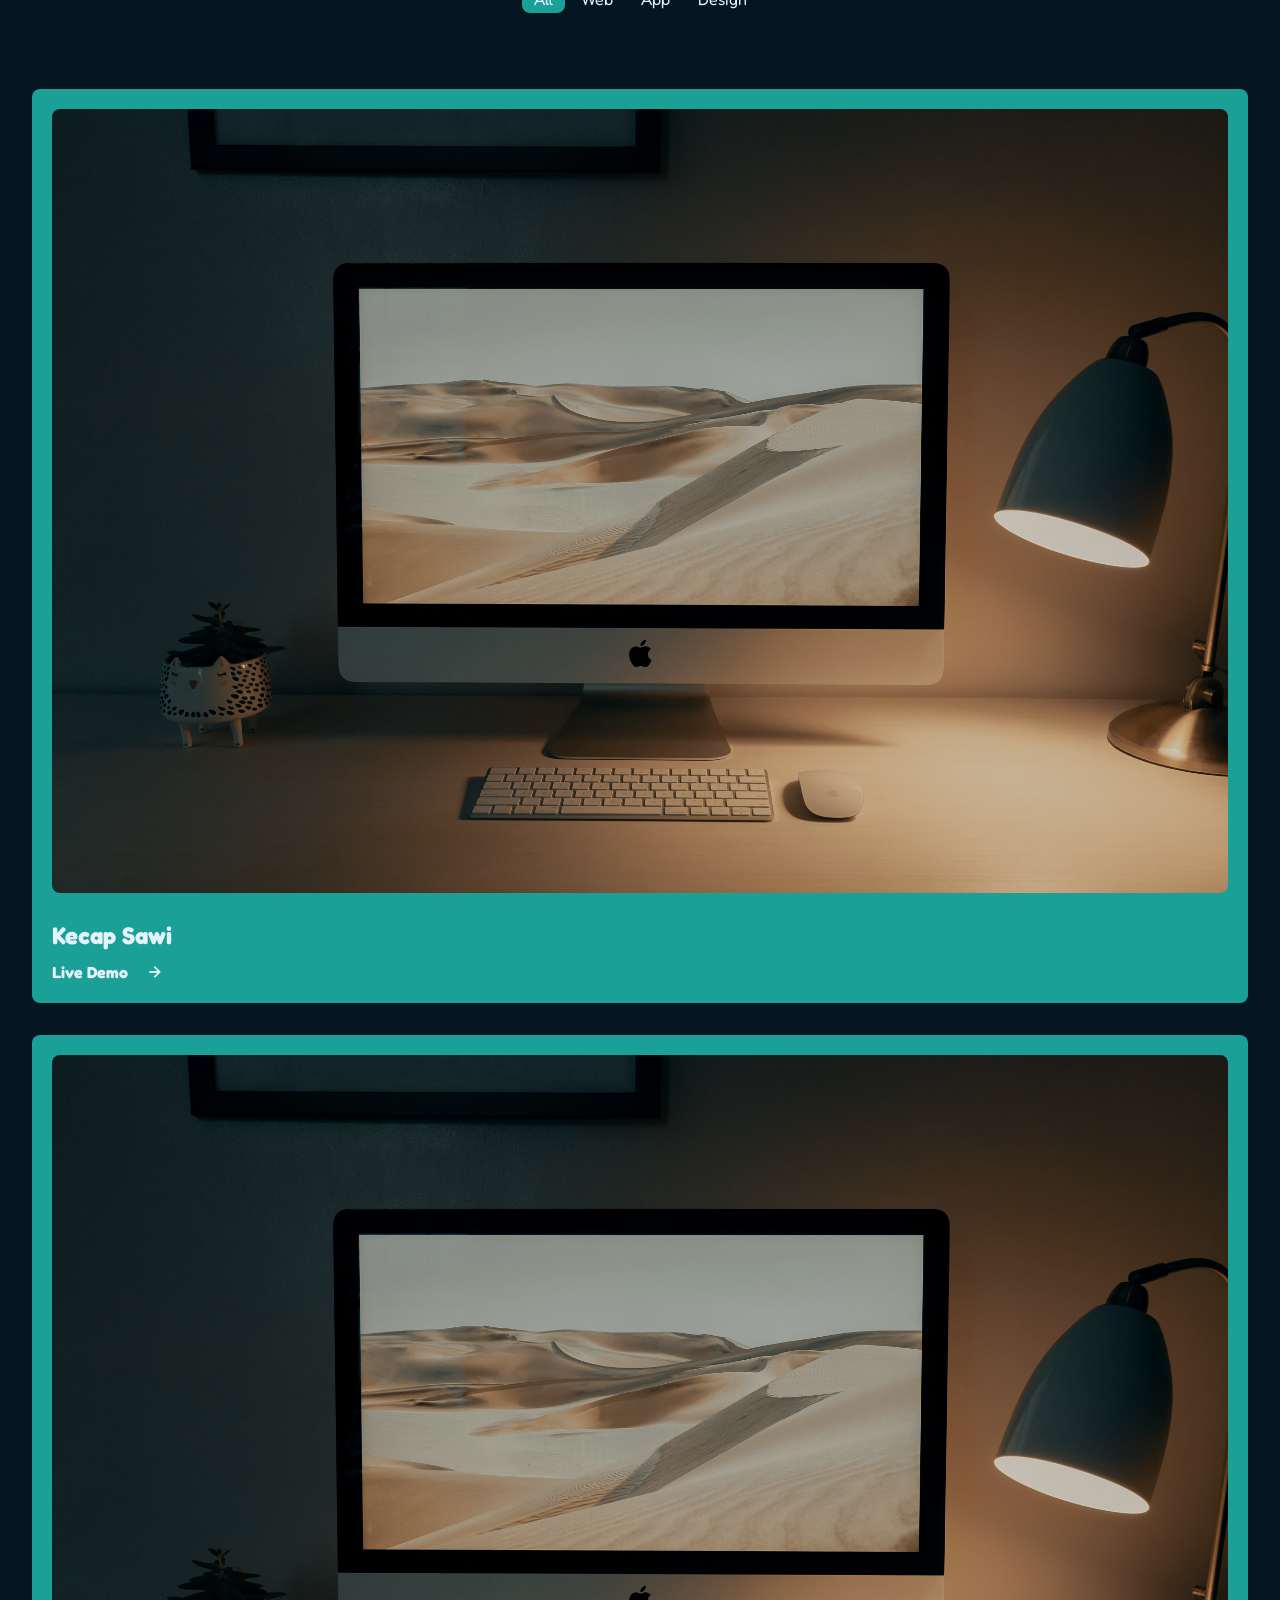
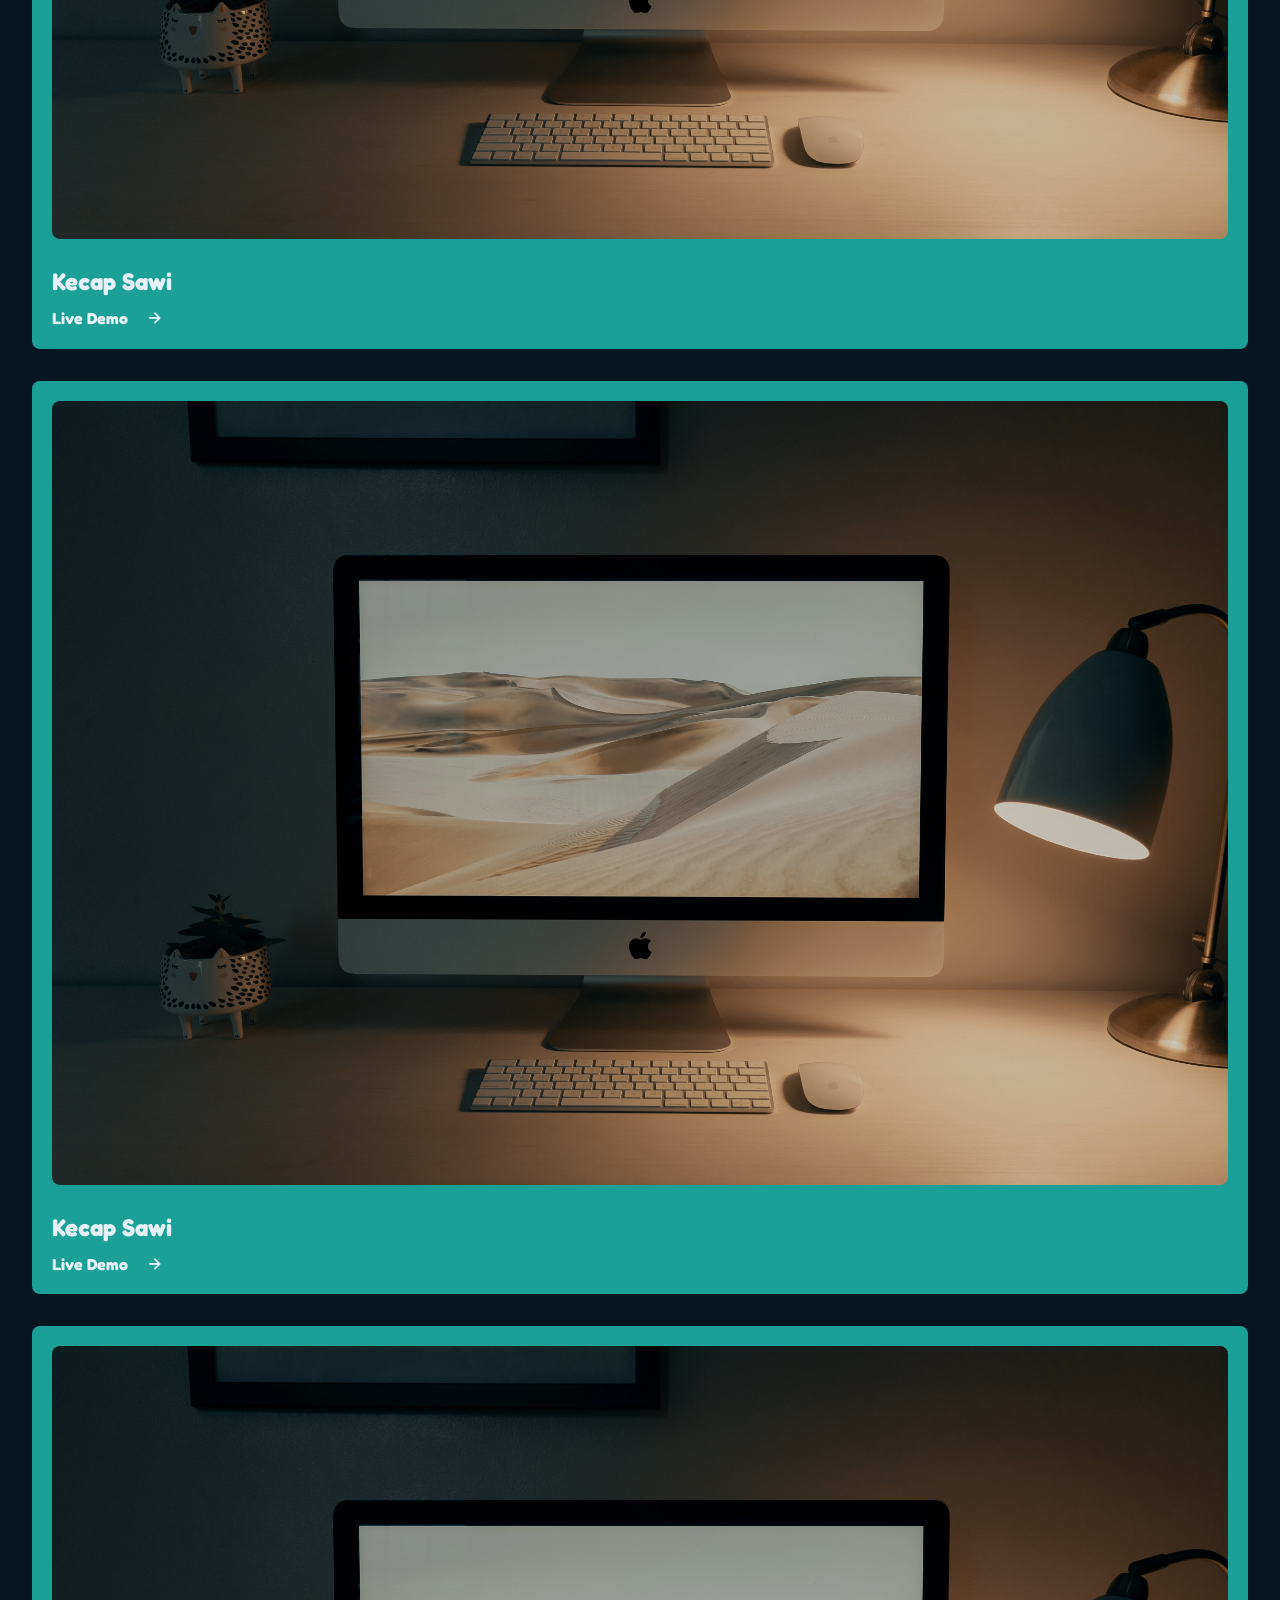
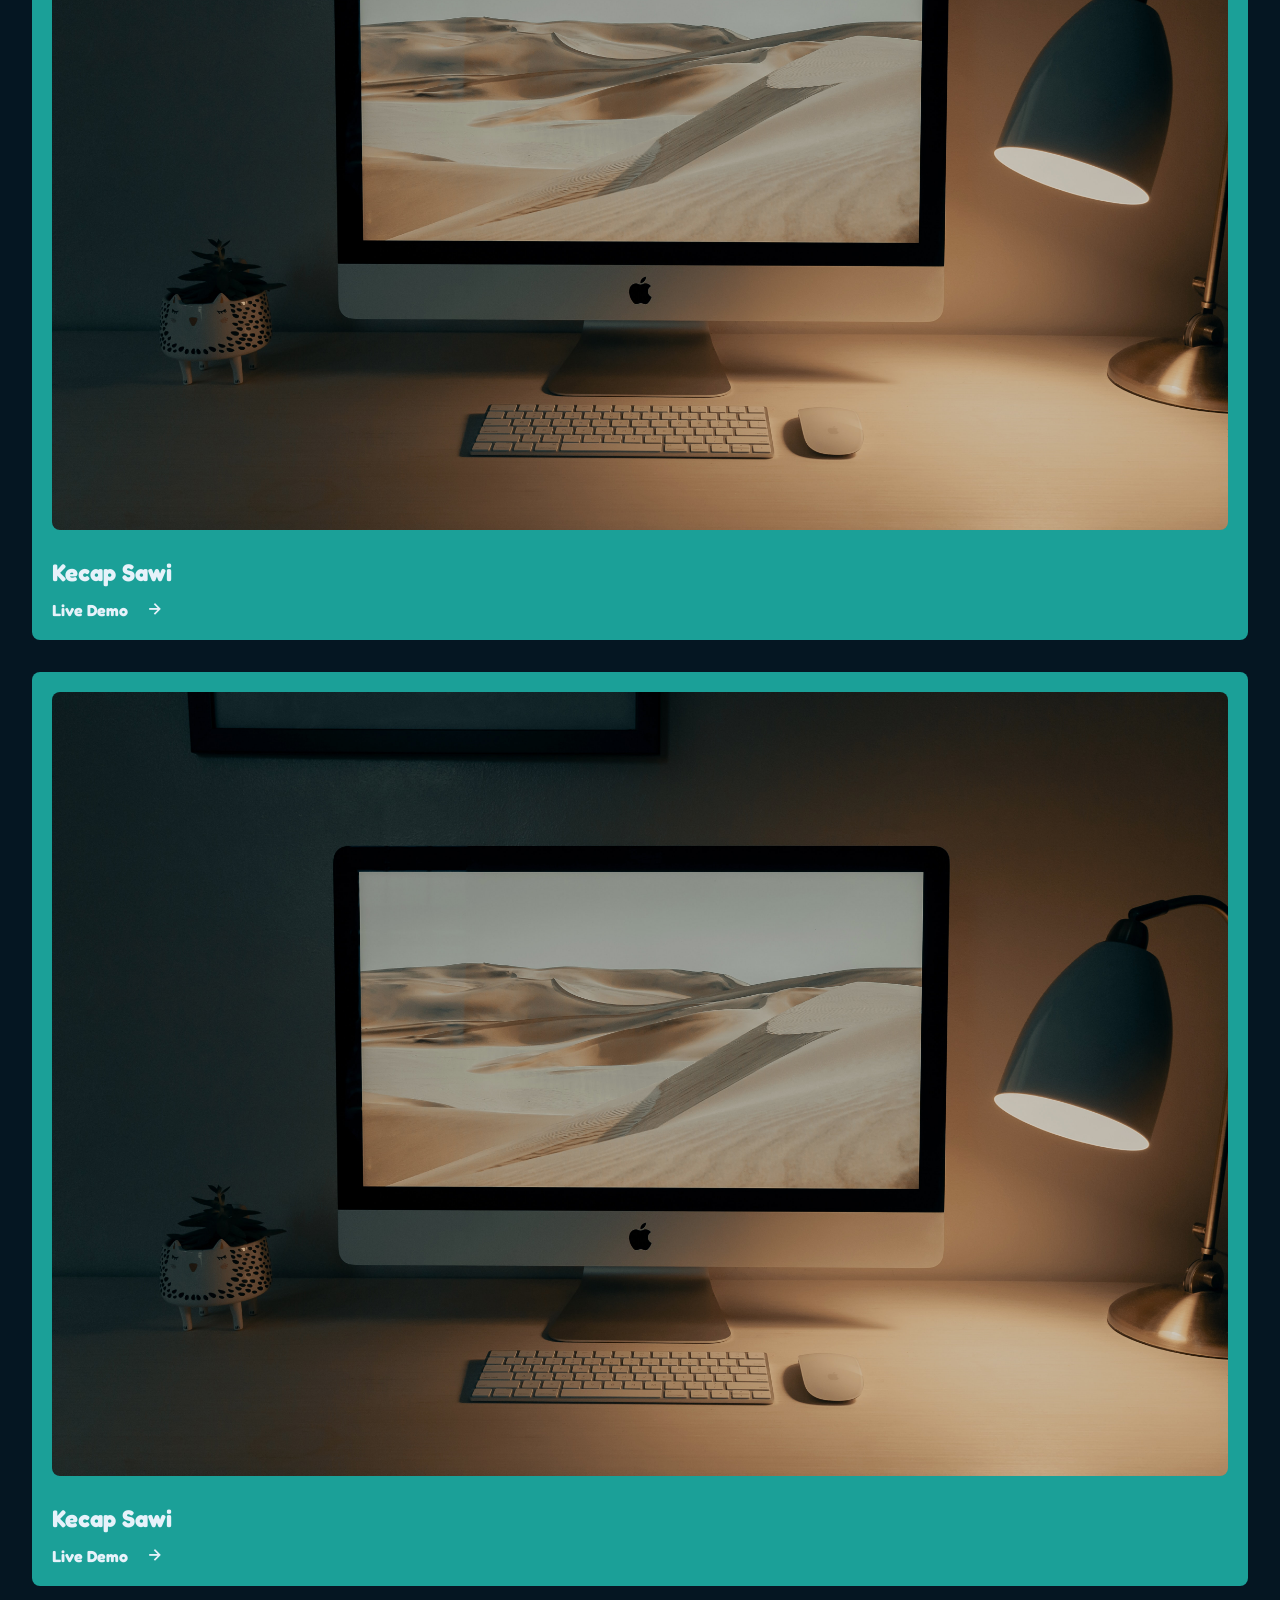
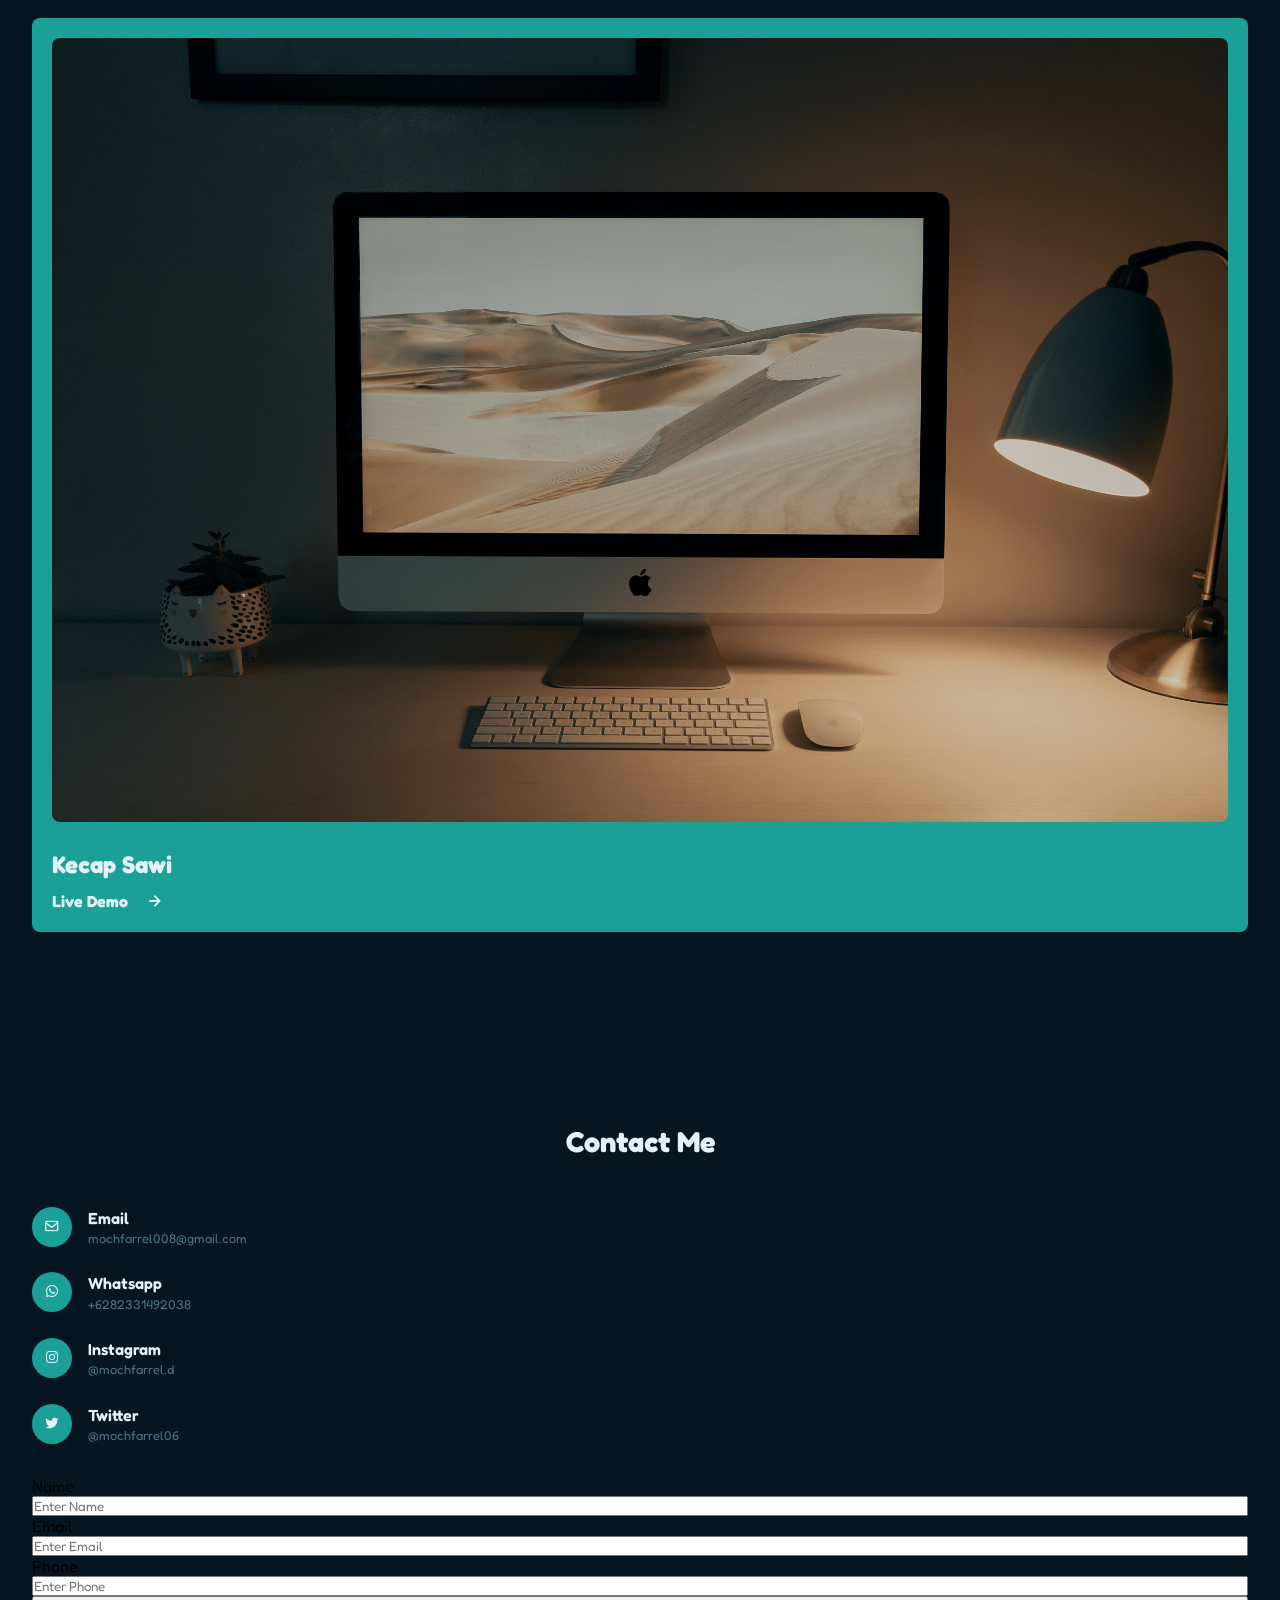
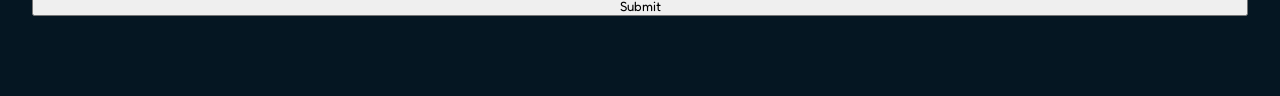
==== commit 6cda8578: "membuat navbar dan halaman home" ====
--- a/index.html
+++ b/index.html
@@ -199,8 +199,200 @@
           </div>
         </div>
       </section>
+
+      <section class="portfolio" id="portfolio">
+        <div class="container">
+          <h2>Myportfolio</h2>
+          <div class="portfolio-filter">
+            <span class="portfolio-item active-portfolio" data-filter="all">All</span>
+            <span class="portfolio-item" data-filter=".web">Web</span>
+            <span class="portfolio-item" data-filter=".app">App</span>
+            <span class="portfolio-item" data-filter=".design">Design</span>
+          </div>
+
+          <div class="portfolio-container">
+            <div class="portfolio-card mix web">
+              <img src="asset/portfolio1.jpg" alt="" />
+              <h3>Kecap Sawi</h3>
+              <span class="portfolio-button">
+                <h4>Live Demo</h4>
+                <i class="bx bx-right-arrow-alt"></i>
+              </span>
+              <div class="portfolio-item-details">
+                <h3>The services provide for design</h3>
+                <p>Lorem ipsum dolor sit amet consectetur adipisicing elit. Repellendus nostrum beatae voluptatum accusamus ab illo.</p>
+                <ul class="details-info">
+                  <li>Created - <span>4 Dec 2021</span></li>
+                  <li>Technologies - <span>html css</span></li>
+                  <li>Role - <span>frontend</span></li>
+                  <li>
+                    View - <span><a href="#">www.moch.farrel</a></span>
+                  </li>
+                </ul>
+              </div>
+            </div>
+            <div class="portfolio-card mix app">
+              <img src="asset/portfolio1.jpg" alt="" />
+              <h3>Kecap Sawi</h3>
+              <span class="portfolio-button">
+                <h4>Live Demo</h4>
+                <i class="bx bx-right-arrow-alt"></i>
+              </span>
+              <div class="portfolio-item-details">
+                <h3>The services provide for design</h3>
+                <p>Lorem ipsum dolor sit amet consectetur adipisicing elit. Repellendus nostrum beatae voluptatum accusamus ab illo.</p>
+                <ul class="details-info">
+                  <li>Created - <span>4 Dec 2021</span></li>
+                  <li>Technologies - <span>html css</span></li>
+                  <li>Role - <span>frontend</span></li>
+                  <li>
+                    View - <span><a href="#">www.moch.farrel</a></span>
+                  </li>
+                </ul>
+              </div>
+            </div>
+            <div class="portfolio-card mix web">
+              <img src="asset/portfolio1.jpg" alt="" />
+              <h3>Kecap Sawi</h3>
+              <span class="portfolio-button">
+                <h4>Live Demo</h4>
+                <i class="bx bx-right-arrow-alt"></i>
+              </span>
+              <div class="portfolio-item-details">
+                <h3>The services provide for design</h3>
+                <p>Lorem ipsum dolor sit amet consectetur adipisicing elit. Repellendus nostrum beatae voluptatum accusamus ab illo.</p>
+                <ul class="details-info">
+                  <li>Created - <span>4 Dec 2021</span></li>
+                  <li>Technologies - <span>html css</span></li>
+                  <li>Role - <span>frontend</span></li>
+                  <li>
+                    View - <span><a href="#">www.moch.farrel</a></span>
+                  </li>
+                </ul>
+              </div>
+            </div>
+            <div class="portfolio-card mix app">
+              <img src="asset/portfolio1.jpg" alt="" />
+              <h3>Kecap Sawi</h3>
+              <span class="portfolio-button">
+                <h4>Live Demo</h4>
+                <i class="bx bx-right-arrow-alt"></i>
+              </span>
+              <div class="portfolio-item-details">
+                <h3>The services provide for design</h3>
+                <p>Lorem ipsum dolor sit amet consectetur adipisicing elit. Repellendus nostrum beatae voluptatum accusamus ab illo.</p>
+                <ul class="details-info">
+                  <li>Created - <span>4 Dec 2021</span></li>
+                  <li>Technologies - <span>html css</span></li>
+                  <li>Role - <span>frontend</span></li>
+                  <li>
+                    View - <span><a href="#">www.moch.farrel</a></span>
+                  </li>
+                </ul>
+              </div>
+            </div>
+            <div class="portfolio-card mix design">
+              <img src="asset/portfolio1.jpg" alt="" />
+              <h3>Kecap Sawi</h3>
+              <span class="portfolio-button">
+                <h4>Live Demo</h4>
+                <i class="bx bx-right-arrow-alt"></i>
+              </span>
+              <div class="portfolio-item-details">
+                <h3>The services provide for design</h3>
+                <p>Lorem ipsum dolor sit amet consectetur adipisicing elit. Repellendus nostrum beatae voluptatum accusamus ab illo.</p>
+                <ul class="details-info">
+                  <li>Created - <span>4 Dec 2021</span></li>
+                  <li>Technologies - <span>html css</span></li>
+                  <li>Role - <span>frontend</span></li>
+                  <li>
+                    View - <span><a href="#">www.moch.farrel</a></span>
+                  </li>
+                </ul>
+              </div>
+            </div>
+            <div class="portfolio-card mix design">
+              <img src="asset/portfolio1.jpg" alt="" />
+              <h3>Kecap Sawi</h3>
+              <span class="portfolio-button">
+                <h4>Live Demo</h4>
+                <i class="bx bx-right-arrow-alt"></i>
+              </span>
+              <div class="portfolio-item-details">
+                <h3>The services provide for design</h3>
+                <p>Lorem ipsum dolor sit amet consectetur adipisicing elit. Repellendus nostrum beatae voluptatum accusamus ab illo.</p>
+                <ul class="details-info">
+                  <li>Created - <span>4 Dec 2021</span></li>
+                  <li>Technologies - <span>html css</span></li>
+                  <li>Role - <span>frontend</span></li>
+                  <li>
+                    View - <span><a href="#">www.moch.farrel</a></span>
+                  </li>
+                </ul>
+              </div>
+            </div>
+          </div>
+        </div>
+      </section>
+
+      <section class="contact" id="contact">
+        <h2>Contact Me</h2>
+        <div class="container">
+          <div class="contact-social">
+            <div class="social-link">
+              <a href="#"><i class="bx bx-envelope"></i></a>
+              <div class="social-text">
+                <h5>Email</h5>
+                <p>mochfarrel008@gmail.com</p>
+              </div>
+            </div>
+            <div class="social-link">
+              <a href="#"><i class='bx bxl-whatsapp'></i></i></a>
+              <div class="social-text">
+                <h5>Whatsapp</h5>
+                <p>+6282331492038</p>
+              </div>
+            </div>
+            <div class="social-link">
+              <a href="#"><i class='bx bxl-instagram'></i></a>
+              <div class="social-text">
+                <h5>Instagram</h5>
+                <p>@mochfarrel.d</p>
+              </div>
+            </div>
+            <div class="social-link">
+              <a href="#"><i class='bx bxl-twitter'></i></a>
+              <div class="social-text">
+                <h5>Twitter</h5>
+                <p>@mochfarrel06</p>
+              </div>
+            </div>
+          </div>
+          <div class="contact-suggest">
+            <form action="#">
+              <div class="input-group">
+                <label for="name">Name</label>
+                <input type="text" name="name" id="name" placeholder="Enter Name">
+              </div>
+              <div class="input-group">
+                <label for="email">Email</label>
+                <input type="email" name="email" id="email" placeholder="Enter Email">
+              </div>
+              <div class="input-group">
+                <label for="phone">Phone</label>
+                <input type="text" name="phone" id="phone" placeholder="Enter Phone">
+              </div>
+              <button>Submit</button>
+            </form>
+          </div>
+        </div>
+      </section>
     </main>
 
+    <!-- Mixitup javascripts -->
+    <script src="js/mixitup.min.js"></script>
+
+    <!-- Javascripts -->
     <script src="js/script.js"></script>
   </body>
 </html>
--- a/css/style.css
+++ b/css/style.css
@@ -160,24 +160,6 @@
   position: relative;
 }
 
-.home .container .home-text h1 span::after {
-  content: '';
-  position: absolute;
-  left: 0;
-  height: 100%;
-  width: 100%;
-  background: var(--main-color);
-  border-left: 2px solid var(--green1);
-  animation: typing 2s steps(10) infinite;
-}
-
-@keyframes typing {
-  100% {
-    left: 100%;
-    margin: 0 -10px 0 10px;
-  }
-}
-
 .home .container .home-text h3 {
   color: var(--putihbiru);
   margin-top: 0.2em;
@@ -385,3 +367,134 @@
 }
 
 /* About */
+
+/* Myportfolio */
+.portfolio .container h2 {
+  text-align: center;
+  color: var(--putihbiru);
+  font-size: 1.8em;
+}
+
+.portfolio .container .portfolio-filter {
+  margin: 2em 0;
+  color: var(--putihbiru);
+  text-align: center;
+}
+
+.portfolio .container .portfolio-filter .portfolio-item {
+  cursor: pointer;
+  padding: 0.25em 0.75em;
+  font-weight: 400;
+  border-radius: 0.5em;
+}
+
+.portfolio .container .portfolio-filter .active-portfolio {
+  background-color: var(--green1);
+}
+
+.portfolio .container .portfolio-container {
+  margin-top: 5em;
+}
+
+.portfolio .container .portfolio-container .portfolio-card {
+  background-color: var(--green1);
+  padding: 1.25em;
+  border-radius: 0.5em;
+  margin-bottom: 2em;
+}
+
+.portfolio .container .portfolio-container .portfolio-card img {
+  border-radius: 0.5em;
+}
+
+.portfolio .container .portfolio-container .portfolio-card h3 {
+  margin: 1em 0 0.5em;
+  font-size: 1.5em;
+  color: var(--putihbiru);
+}
+
+.portfolio .container .portfolio-container .portfolio-card .portfolio-button {
+  display: flex;
+  align-items: center;
+  gap: 1em;
+}
+
+.portfolio .container .portfolio-container .portfolio-card .portfolio-button i {
+  font-size: 1.3em;
+  color: var(--putihbiru);
+  transition: 0.3s;
+}
+
+.portfolio .container .portfolio-container .portfolio-card .portfolio-button:hover i {
+  transform: translateX(0.25em);
+}
+
+.portfolio .container .portfolio-container .portfolio-card .portfolio-button h4 {
+  color: var(--putihbiru);
+}
+
+.portfolio .container .portfolio-container .portfolio-card .portfolio-item-details {
+  display: none;
+}
+
+/* End Myportfolio */
+
+/* Contact */
+.contact h2 {
+  font-size: 1.8em;
+  color: var(--putihbiru);
+  text-align: center;
+}
+
+.contact .container .contact-social {
+  margin-top: 3em;
+}
+
+.contact .container .contact-social .social-link {
+  display: flex;
+  gap: 1em;
+  align-items: center;
+  margin: 0 0 1.6em 0;
+}
+
+.contact .container .contact-social .social-link a {
+  display: inline-block;
+  width: 40px;
+  height: 40px;
+  line-height: 40px;
+  border-radius: 50%;
+  background-color: var(--green1);
+  text-align: center;
+  font-size: 1em;
+  color: var(--putihbiru);
+}
+
+.contact .container .contact-social .social-link .social-text {
+  color: var(--putihbiru);
+}
+
+.contact .container .contact-social .social-link .social-text h5 {
+  font-size: 1em;
+  font-weight: 600;
+  margin-bottom: 0.2em;
+}
+
+.contact .container .contact-social .social-link .social-text p {
+  font-size: 0.8em;
+  color: var(--hitammuda);
+}
+
+.contact .container .contact-suggest {
+  margin-top: 2em;
+}
+
+.contact .container .contact-suggest form {
+  display: flex;
+  flex-direction: column;
+}
+
+.contact .container .contact-suggest form .input-group {
+  display: flex;
+  flex-direction: column;
+}
+/* End Contact */
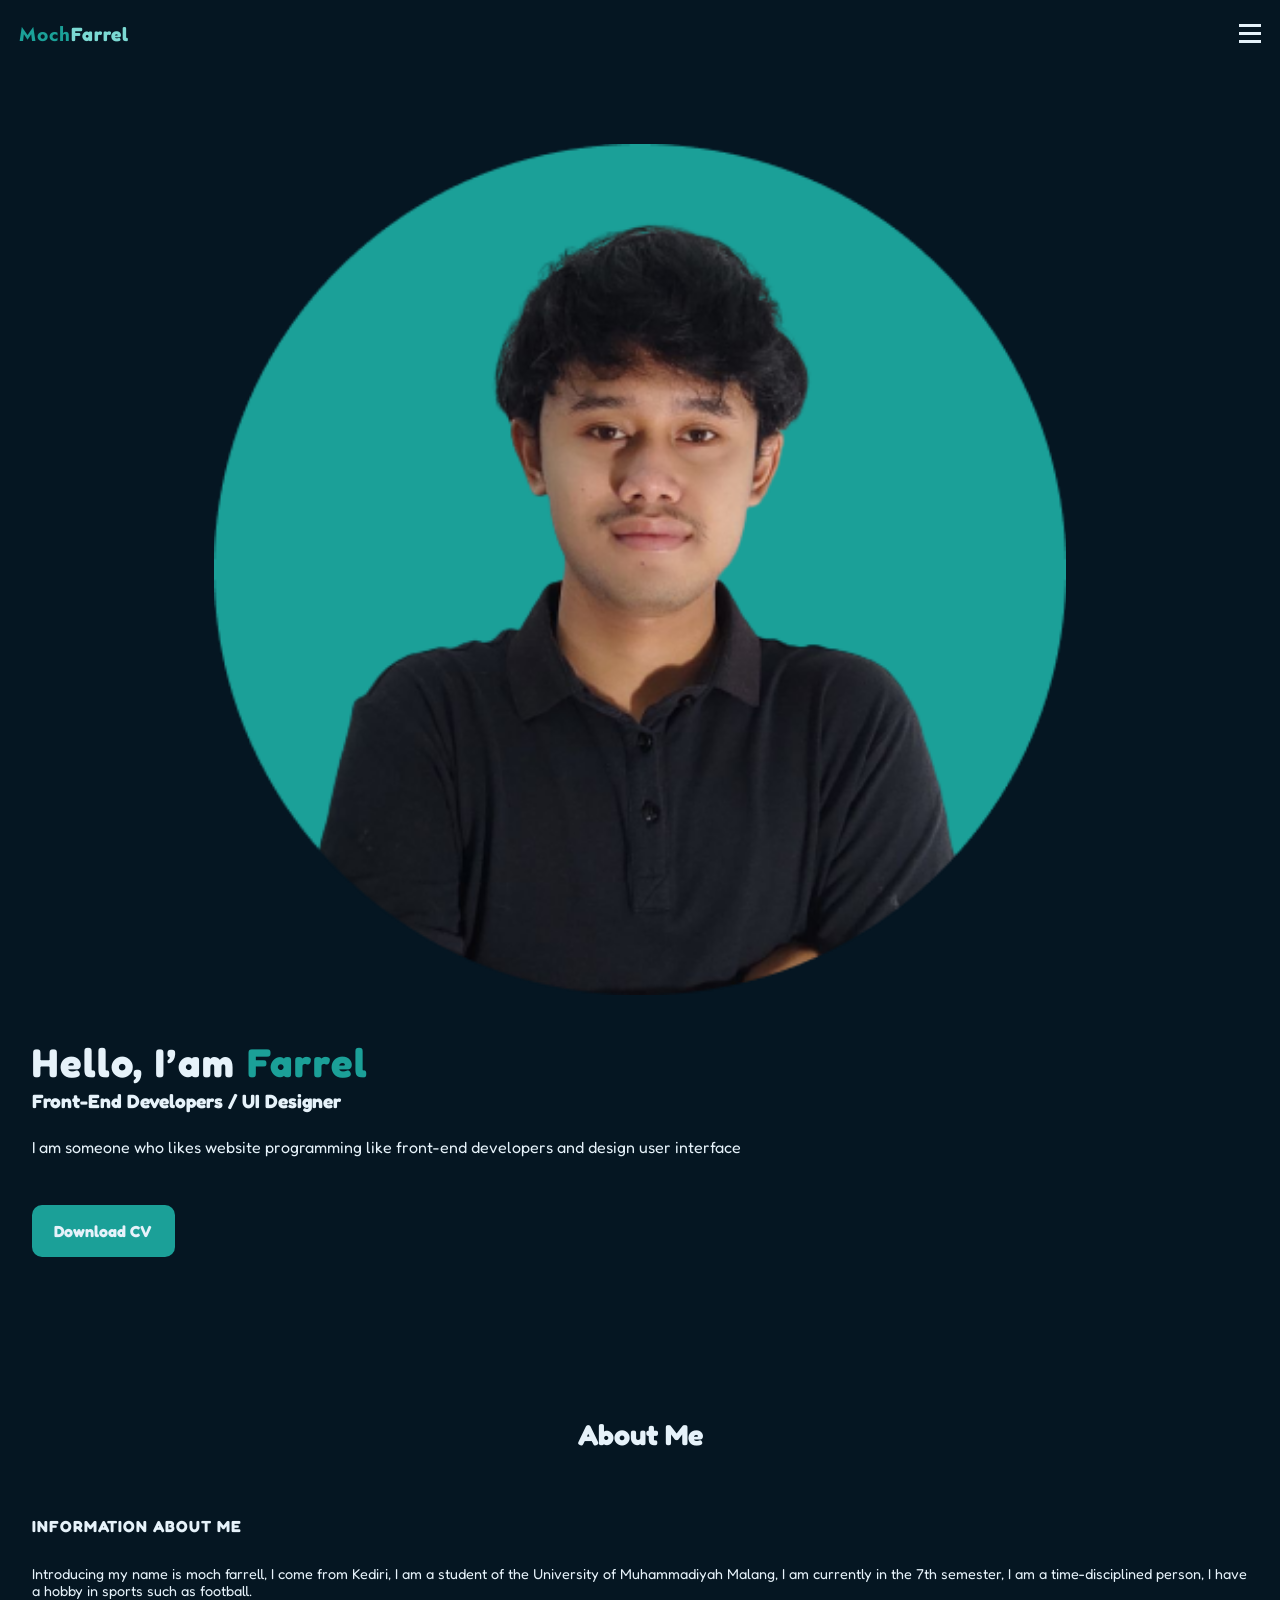
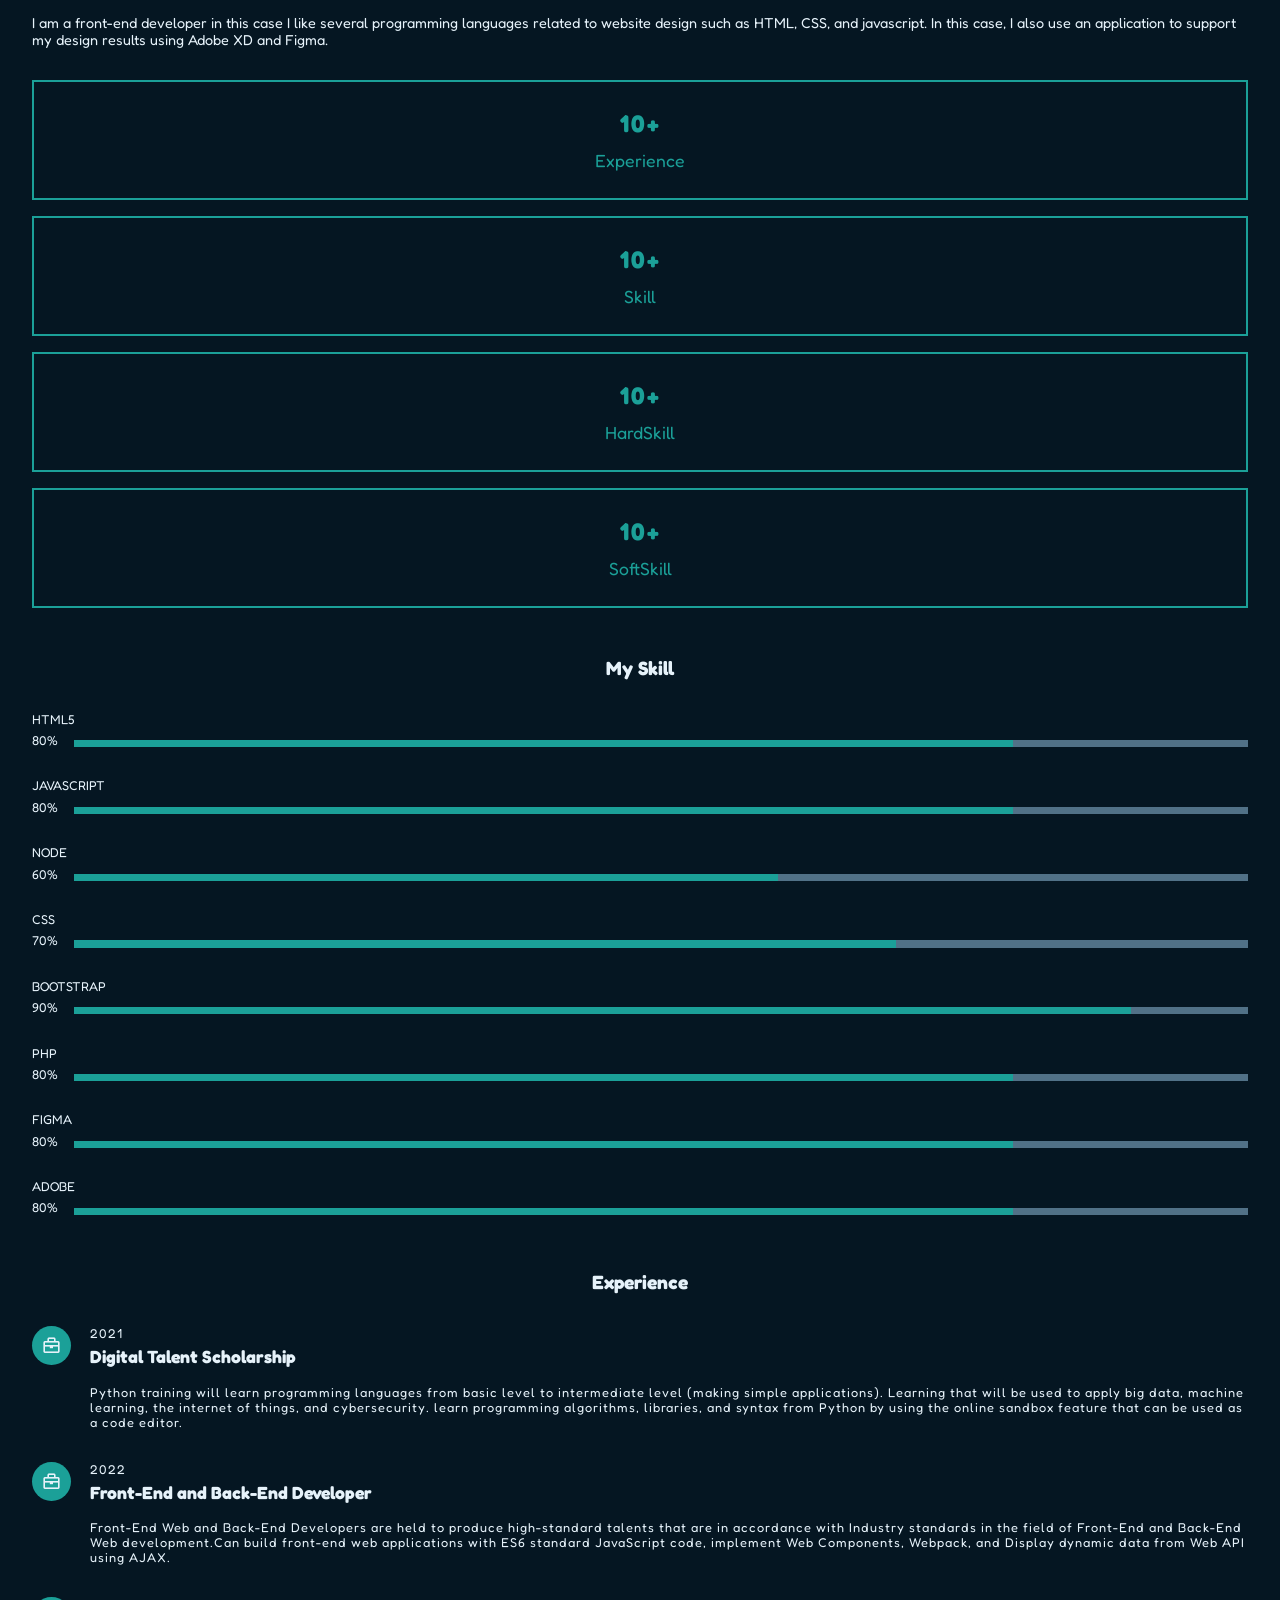
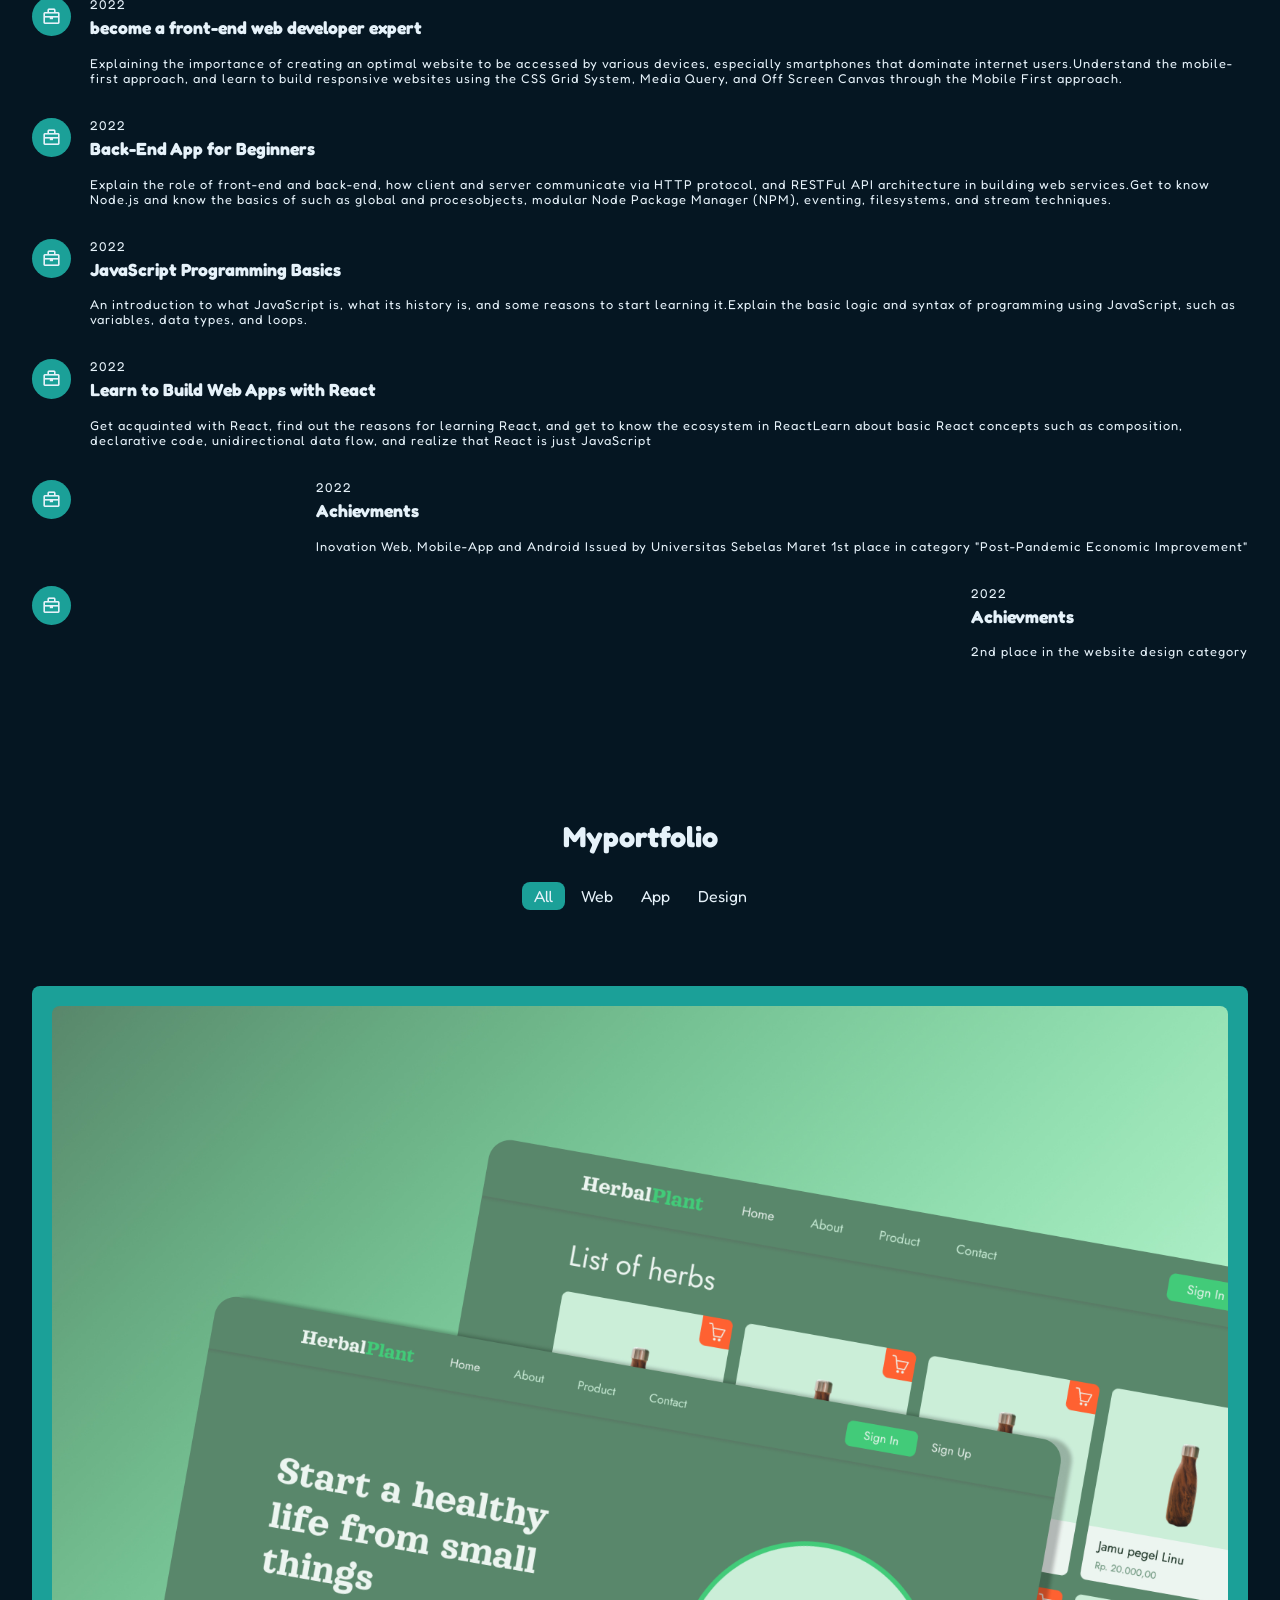
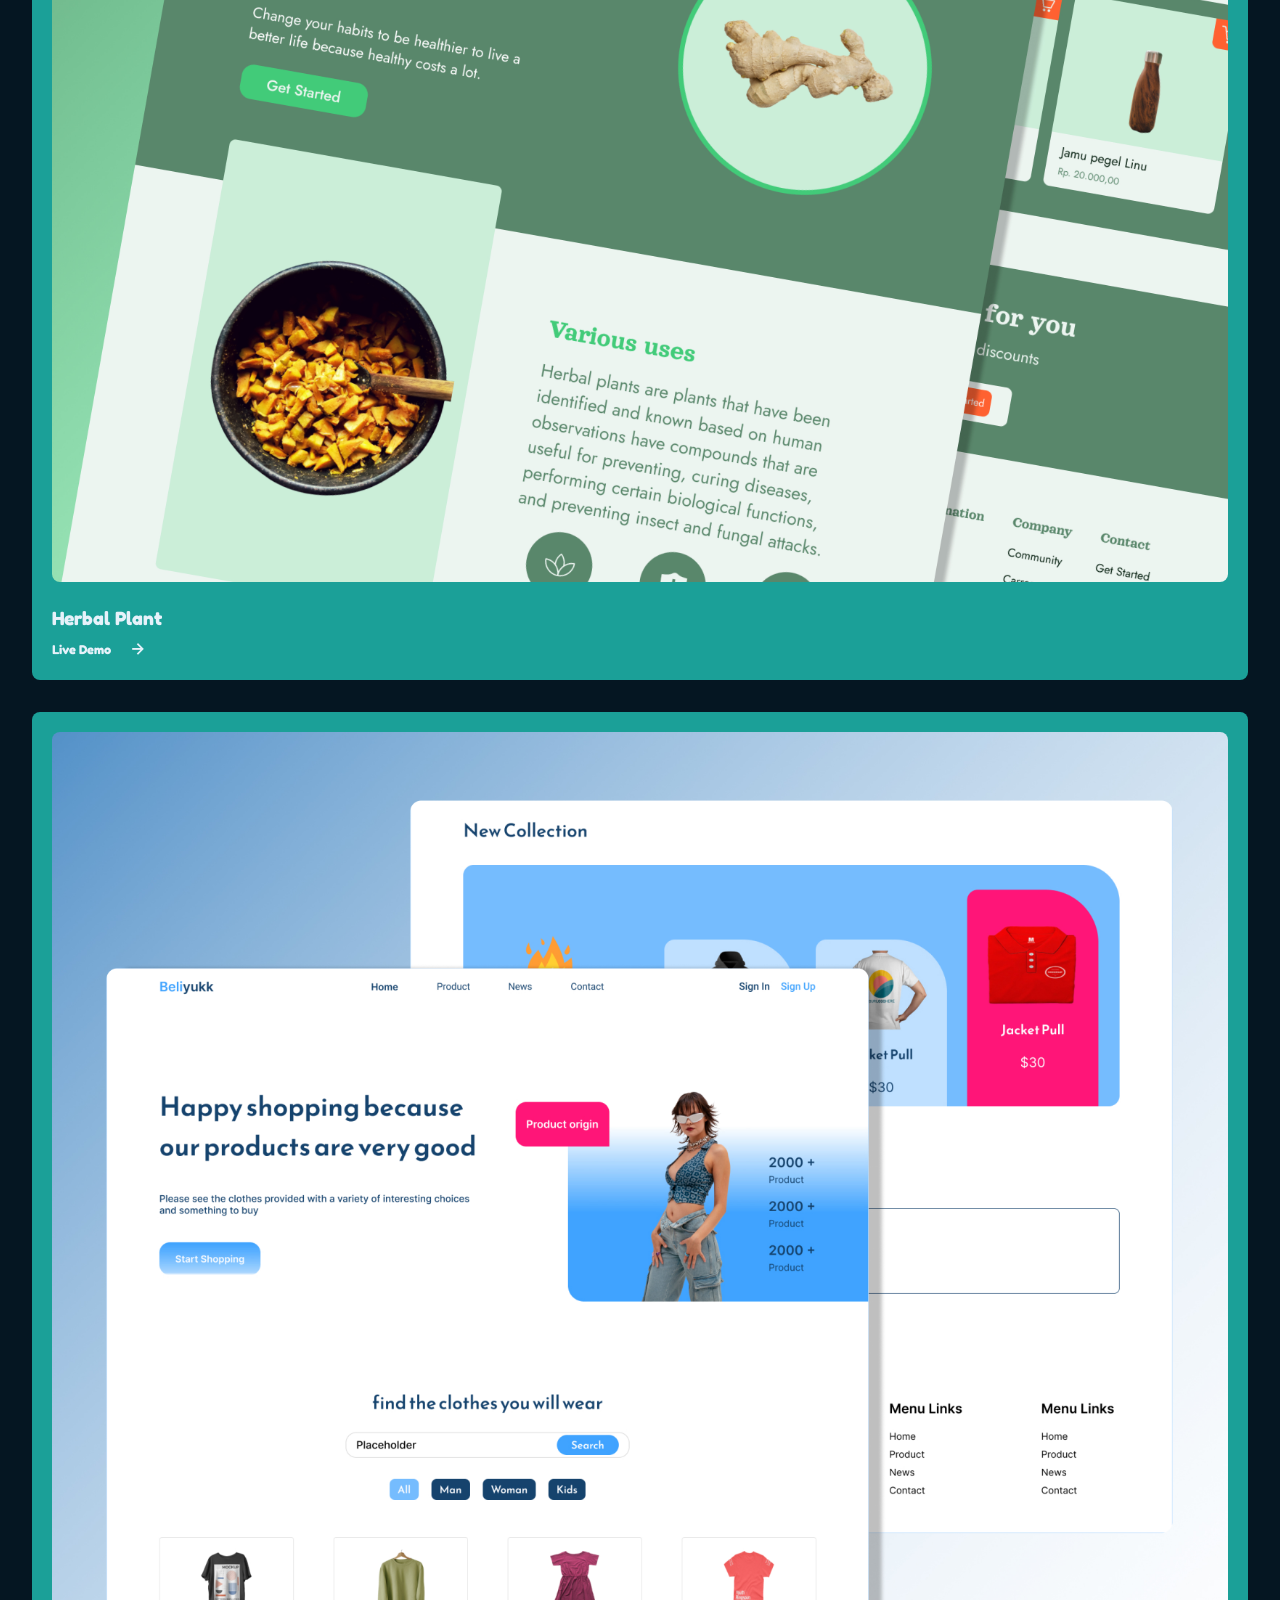
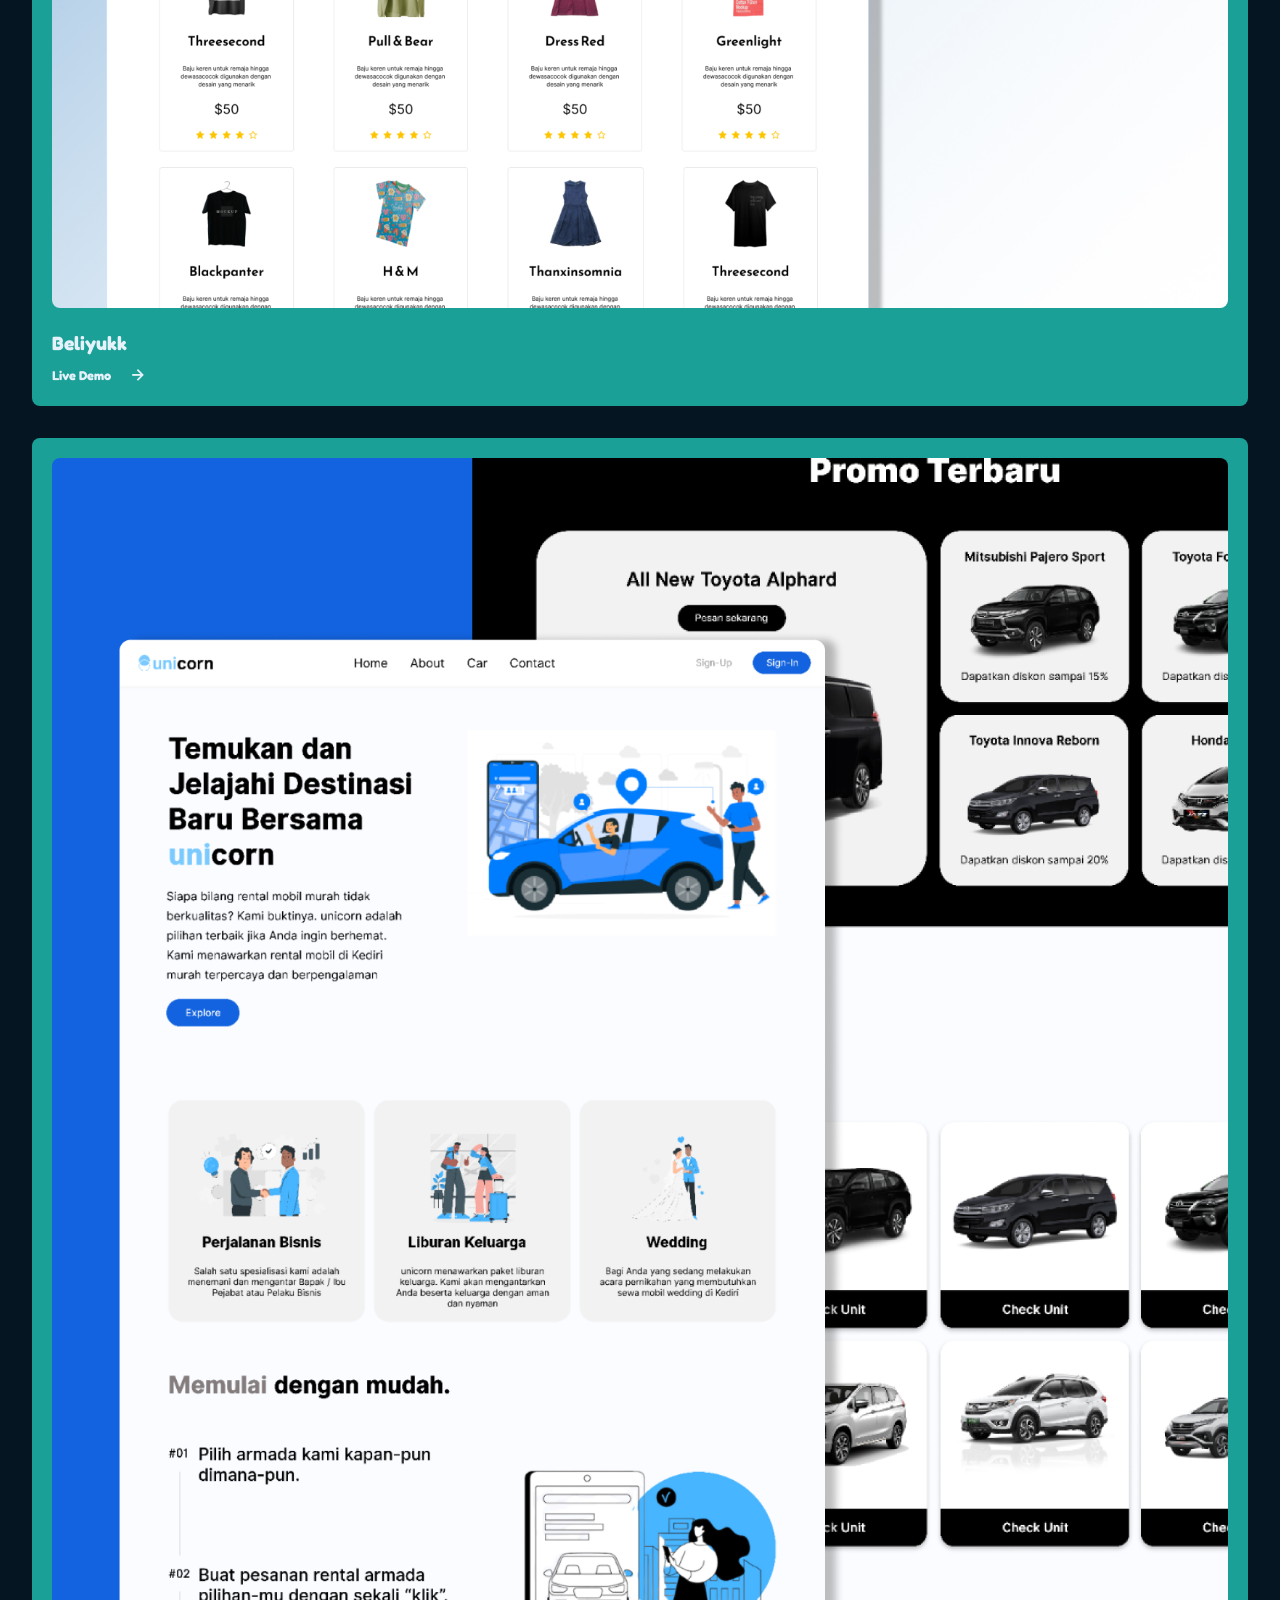
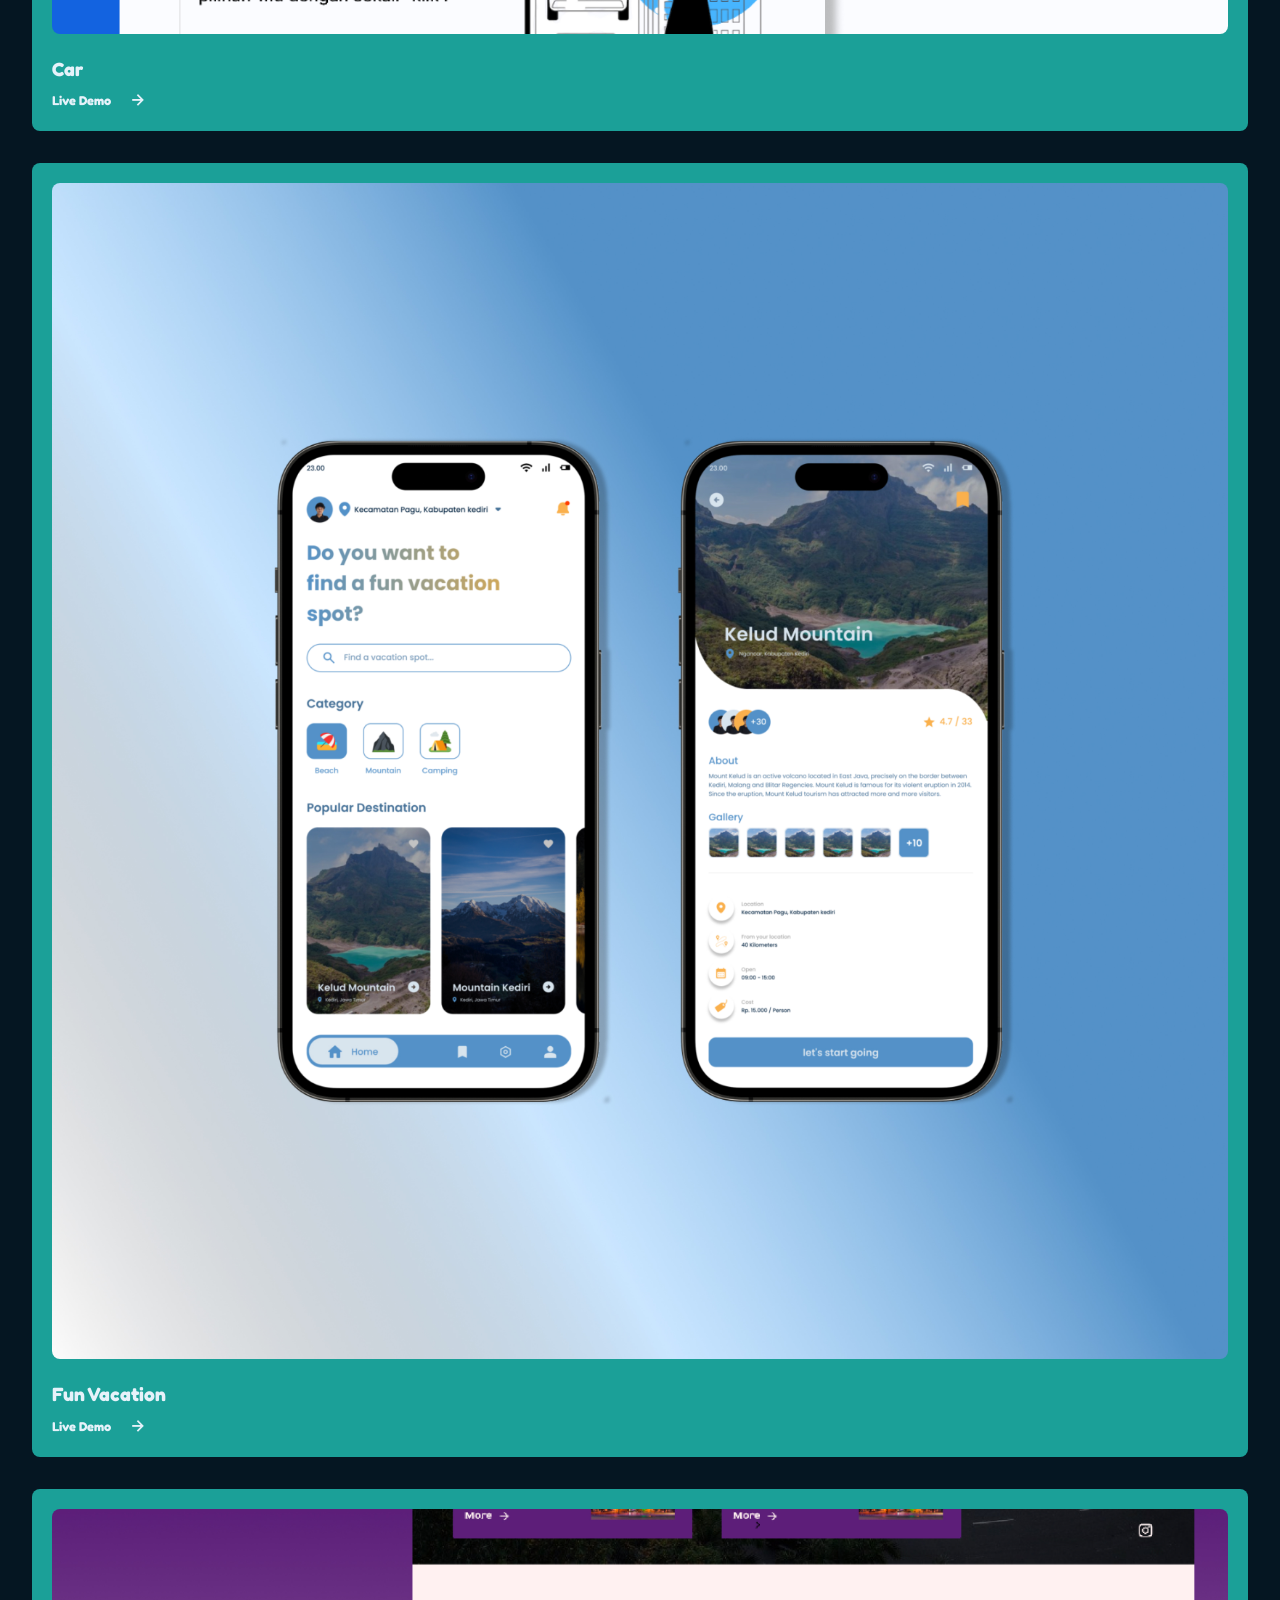
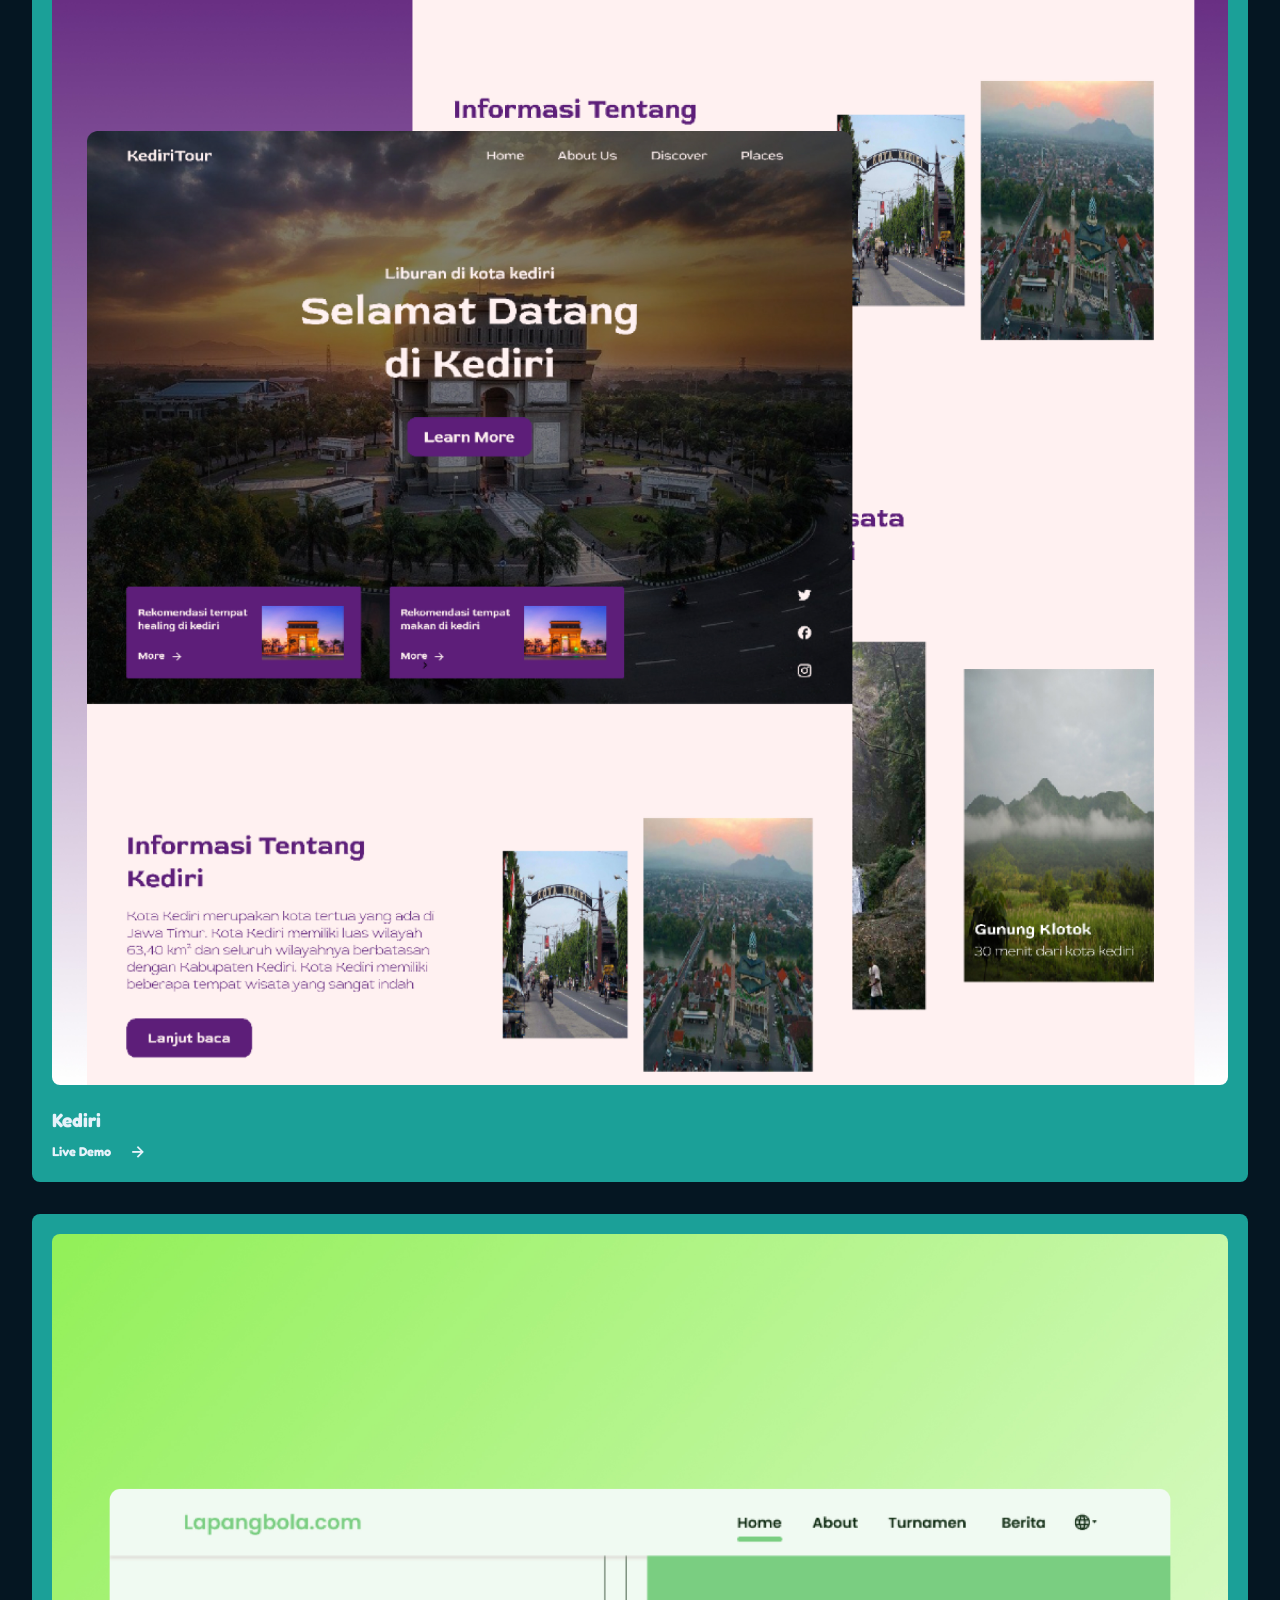
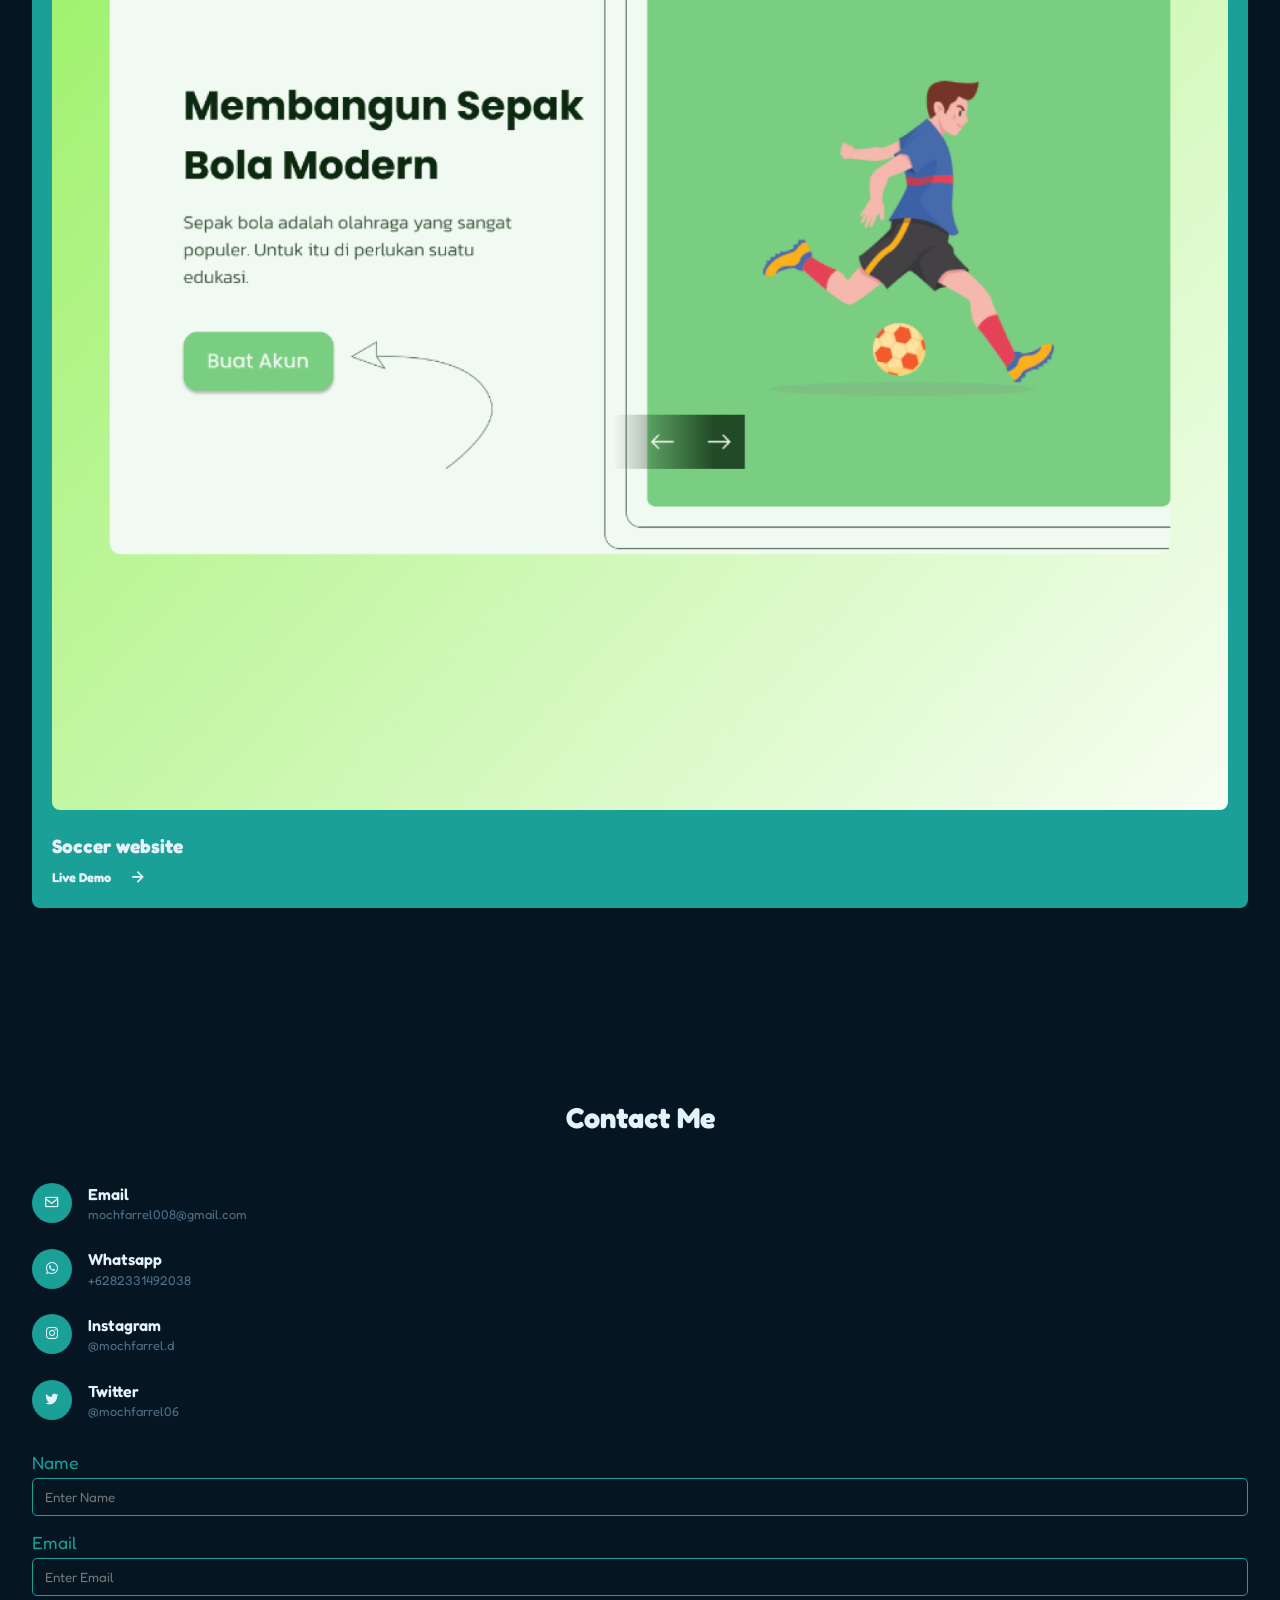
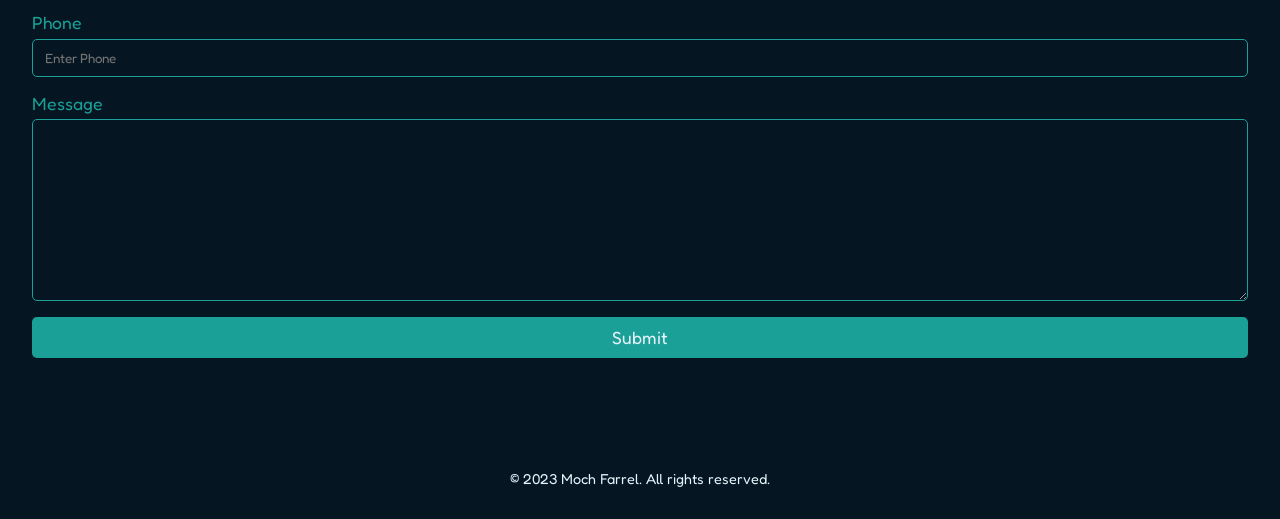
==== commit 016e33f8: "menambahkan mobile portfolio" ====
--- a/index.html
+++ b/index.html
@@ -19,7 +19,6 @@
         <!-- <a href="#" class="cta-menu" id="mobile-menu"><i class="bx bx-menu"></i></a> -->
 
         <nav id="menu">
-          <!-- <a href="#" class="cta-exit" id="mobile-exit"><i class="bx bx-x"></i></a> -->
 
           <ul>
             <li><a href="#" class="nav-link">Home</a></li>
@@ -47,8 +46,8 @@
           </div>
           <div class="home-text">
             <h1>Hello, I’am <span>Farrel</span></h1>
-            <h3>Front-End Developers</h3>
-            <p>I am someone who likes website programming like front-end developers</p>
+            <h3>Front-End Developers / UI Designer</h3>
+            <p>I am someone who likes website programming like front-end developers and design user interface</p>
             <a href="#">Download CV</a>
           </div>
         </div>
@@ -74,15 +73,15 @@
             </div>
             <div class="experience-card">
               <h3>10+</h3>
-              <p>Experience</p>
+              <p>Skill</p>
             </div>
             <div class="experience-card">
               <h3>10+</h3>
-              <p>Experience</p>
+              <p>HardSkill</p>
             </div>
             <div class="experience-card">
               <h3>10+</h3>
-              <p>Experience</p>
+              <p>SoftSkill</p>
             </div>
           </div>
 
@@ -143,6 +142,24 @@
                   </div>
                 </div>
               </div>
+              <div class="progress-bar">
+                <p>Figma</p>
+                <div class="progress-con">
+                  <p>80%</p>
+                  <div class="progress">
+                    <span class="php"></span>
+                  </div>
+                </div>
+              </div>
+              <div class="progress-bar">
+                <p>Adobe</p>
+                <div class="progress-con">
+                  <p>80%</p>
+                  <div class="progress">
+                    <span class="php"></span>
+                  </div>
+                </div>
+              </div>
             </div>
           </div>
 
@@ -151,49 +168,65 @@
             <div class="experience-container">
               <a href="" class="logo-experience"><i class="bx bx-briefcase"></i></a>
               <div class="experience-card">
-                <p class="year">2020-2021</p>
-                <h5>Pengembang Website - Dicoding</h5>
-                <p class="text">Lorem ipsum dolor sit, amet consectetur adipisicing elit. Numquam sunt omnis provident sit doloribus quis maxime fugiat ratione modi soluta.</p>
-              </div>
-            </div>
-            <div class="experience-container">
-              <a href="" class="logo-experience"><i class="bx bx-briefcase"></i></a>
-              <div class="experience-card">
-                <p class="year">2020-2021</p>
-                <h5>Pengembang Website - Dicoding</h5>
-                <p class="text">Lorem ipsum dolor sit, amet consectetur adipisicing elit. Numquam sunt omnis provident sit doloribus quis maxime fugiat ratione modi soluta.</p>
-              </div>
-            </div>
-            <div class="experience-container">
-              <a href="" class="logo-experience"><i class="bx bx-briefcase"></i></a>
-              <div class="experience-card">
-                <p class="year">2020-2021</p>
-                <h5>Pengembang Website - Dicoding</h5>
-                <p class="text">Lorem ipsum dolor sit, amet consectetur adipisicing elit. Numquam sunt omnis provident sit doloribus quis maxime fugiat ratione modi soluta.</p>
-              </div>
-            </div>
-            <div class="experience-container">
-              <a href="" class="logo-experience"><i class="bx bx-briefcase"></i></a>
-              <div class="experience-card">
-                <p class="year">2020-2021</p>
-                <h5>Pengembang Website - Dicoding</h5>
-                <p class="text">Lorem ipsum dolor sit, amet consectetur adipisicing elit. Numquam sunt omnis provident sit doloribus quis maxime fugiat ratione modi soluta.</p>
-              </div>
-            </div>
-            <div class="experience-container">
-              <a href="" class="logo-experience"><i class="bx bx-briefcase"></i></a>
-              <div class="experience-card">
-                <p class="year">2020-2021</p>
-                <h5>Pengembang Website - Dicoding</h5>
-                <p class="text">Lorem ipsum dolor sit, amet consectetur adipisicing elit. Numquam sunt omnis provident sit doloribus quis maxime fugiat ratione modi soluta.</p>
-              </div>
-            </div>
-            <div class="experience-container">
-              <a href="" class="logo-experience"><i class="bx bx-briefcase"></i></a>
-              <div class="experience-card">
-                <p class="year">2020-2021</p>
-                <h5>Pengembang Website - Dicoding</h5>
-                <p class="text">Lorem ipsum dolor sit, amet consectetur adipisicing elit. Numquam sunt omnis provident sit doloribus quis maxime fugiat ratione modi soluta.</p>
+                <p class="year">2021</p>
+                <h5>Digital Talent Scholarship</h5>
+                <p class="text">Python training will learn programming languages from basic level to intermediate level (making simple applications). Learning that will be used to apply big data, machine learning, the internet of things, and cybersecurity. learn programming algorithms, libraries, and syntax from Python by using the online sandbox feature that can be used as a code editor.</p>
+              </div>
+            </div>
+            <div class="experience-container">
+              <a href="" class="logo-experience"><i class="bx bx-briefcase"></i></a>
+              <div class="experience-card">
+                <p class="year">2022</p>
+                <h5>Front-End and Back-End Developer</h5>
+                <p class="text">Front-End Web and Back-End Developers are held to produce high-standard talents that are in accordance with Industry standards in the field of Front-End and Back-End Web development.Can build front-end web applications with ES6 standard JavaScript code, implement Web Components, Webpack, and Display dynamic data from Web API using AJAX.</p>
+              </div>
+            </div>
+            <div class="experience-container">
+              <a href="" class="logo-experience"><i class="bx bx-briefcase"></i></a>
+              <div class="experience-card">
+                <p class="year">2022</p>
+                <h5>become a front-end web developer expert</h5>
+                <p class="text">Explaining the importance of creating an optimal website to be accessed by various devices, especially smartphones that dominate internet users.Understand the mobile-first approach, and learn to build responsive websites using the CSS Grid System, Media Query, and Off Screen Canvas through the Mobile First approach.</p>
+              </div>
+            </div>
+            <div class="experience-container">
+              <a href="" class="logo-experience"><i class="bx bx-briefcase"></i></a>
+              <div class="experience-card">
+                <p class="year">2022</p>
+                <h5>Back-End App for Beginners</h5>
+                <p class="text">Explain the role of front-end and back-end, how client and server communicate via HTTP protocol, and RESTFul API architecture in building web services.Get to know Node.js and know the basics of such as global and procesobjects, modular Node Package Manager (NPM), eventing, filesystems, and stream techniques.</p>
+              </div>
+            </div>
+            <div class="experience-container">
+              <a href="" class="logo-experience"><i class="bx bx-briefcase"></i></a>
+              <div class="experience-card">
+                <p class="year">2022</p>
+                <h5>JavaScript Programming Basics</h5>
+                <p class="text">An introduction to what JavaScript is, what its history is, and some reasons to start learning it.Explain the basic logic and syntax of programming using JavaScript, such as variables, data types, and loops.</p>
+              </div>
+            </div>
+            <div class="experience-container">
+              <a href="" class="logo-experience"><i class="bx bx-briefcase"></i></a>
+              <div class="experience-card">
+                <p class="year">2022</p>
+                <h5>Learn to Build Web Apps with React</h5>
+                <p class="text">Get acquainted with React, find out the reasons for learning React, and get to know the ecosystem in ReactLearn about basic React concepts such as composition, declarative code, unidirectional data flow, and realize that React is just JavaScript</p>
+              </div>
+            </div>
+            <div class="experience-container">
+              <a href="" class="logo-experience"><i class="bx bx-briefcase"></i></a>
+              <div class="experience-card">
+                <p class="year">2022</p>
+                <h5>Achievments</h5>
+                <p class="text">Inovation Web, Mobile-App and Android Issued by Universitas Sebelas Maret 1st place in category "Post-Pandemic Economic Improvement"</p>
+              </div>
+            </div>
+            <div class="experience-container">
+              <a href="" class="logo-experience"><i class="bx bx-briefcase"></i></a>
+              <div class="experience-card">
+                <p class="year">2022</p>
+                <h5>Achievments</h5>
+                <p class="text">2nd place in the website design category</p>
               </div>
             </div>
           </div>
@@ -212,8 +245,8 @@
 
           <div class="portfolio-container">
             <div class="portfolio-card mix web">
-              <img src="asset/portfolio1.jpg" alt="" />
-              <h3>Kecap Sawi</h3>
+              <img src="asset/HerbalPlant.jpg" alt="Herbal Plant" />
+              <h3>Herbal Plant</h3>
               <span class="portfolio-button">
                 <h4>Live Demo</h4>
                 <i class="bx bx-right-arrow-alt"></i>
@@ -232,8 +265,8 @@
               </div>
             </div>
             <div class="portfolio-card mix app">
-              <img src="asset/portfolio1.jpg" alt="" />
-              <h3>Kecap Sawi</h3>
+              <img src="asset/Beliyukk.jpg" alt="" />
+              <h3>Beliyukk</h3>
               <span class="portfolio-button">
                 <h4>Live Demo</h4>
                 <i class="bx bx-right-arrow-alt"></i>
@@ -252,8 +285,8 @@
               </div>
             </div>
             <div class="portfolio-card mix web">
-              <img src="asset/portfolio1.jpg" alt="" />
-              <h3>Kecap Sawi</h3>
+              <img src="asset/Car.jpg" alt="" />
+              <h3>Car</h3>
               <span class="portfolio-button">
                 <h4>Live Demo</h4>
                 <i class="bx bx-right-arrow-alt"></i>
@@ -272,8 +305,8 @@
               </div>
             </div>
             <div class="portfolio-card mix app">
-              <img src="asset/portfolio1.jpg" alt="" />
-              <h3>Kecap Sawi</h3>
+              <img src="asset/Fun Vacation.jpg" alt="" />
+              <h3>Fun Vacation</h3>
               <span class="portfolio-button">
                 <h4>Live Demo</h4>
                 <i class="bx bx-right-arrow-alt"></i>
@@ -292,8 +325,8 @@
               </div>
             </div>
             <div class="portfolio-card mix design">
-              <img src="asset/portfolio1.jpg" alt="" />
-              <h3>Kecap Sawi</h3>
+              <img src="asset/Kediri.jpg" alt="" />
+              <h3>Kediri</h3>
               <span class="portfolio-button">
                 <h4>Live Demo</h4>
                 <i class="bx bx-right-arrow-alt"></i>
@@ -312,8 +345,8 @@
               </div>
             </div>
             <div class="portfolio-card mix design">
-              <img src="asset/portfolio1.jpg" alt="" />
-              <h3>Kecap Sawi</h3>
+              <img src="asset/Scocer Website.jpg" alt="" />
+              <h3>Soccer website</h3>
               <span class="portfolio-button">
                 <h4>Live Demo</h4>
                 <i class="bx bx-right-arrow-alt"></i>
@@ -354,14 +387,14 @@
               </div>
             </div>
             <div class="social-link">
-              <a href="#"><i class='bx bxl-instagram'></i></a>
+              <a href="https://www.instagram.com/mochfarrel.d/" target="_blank"><i class='bx bxl-instagram'></i></a>
               <div class="social-text">
                 <h5>Instagram</h5>
                 <p>@mochfarrel.d</p>
               </div>
             </div>
             <div class="social-link">
-              <a href="#"><i class='bx bxl-twitter'></i></a>
+              <a href="https://twitter.com/MochFarrel06" target="_blank"><i class='bx bxl-twitter'></i></a>
               <div class="social-text">
                 <h5>Twitter</h5>
                 <p>@mochfarrel06</p>
@@ -382,12 +415,20 @@
                 <label for="phone">Phone</label>
                 <input type="text" name="phone" id="phone" placeholder="Enter Phone">
               </div>
+              <div class="input-group">
+                <label for="phone">Message</label>
+                <textarea name="" id="" cols="30" rows="10"></textarea>
+              </div>
               <button>Submit</button>
             </form>
           </div>
         </div>
       </section>
     </main>
+
+    <footer>
+      <p class="container footer-bottom">© 2023 Moch Farrel. All rights reserved.</p>
+    </footer>
 
     <!-- Mixitup javascripts -->
     <script src="js/mixitup.min.js"></script>
--- a/css/style.css
+++ b/css/style.css
@@ -38,7 +38,6 @@
   width: 100%;
   position: fixed;
   top: 0;
-  width: 100%;
   z-index: 999;
   background-color: var(--main-color);
 }
@@ -163,12 +162,12 @@
 .home .container .home-text h3 {
   color: var(--putihbiru);
   margin-top: 0.2em;
-  font-size: 1.5em;
+  font-size: 1.2em;
 }
 
 .home .container .home-text p {
   color: var(--putihbiru);
-  font-size: 0.8em;
+  font-size: 1em;
   margin-top: 1.5em;
 }
 
@@ -179,7 +178,8 @@
   padding: 1em 1.4em;
   background-color: var(--green1);
   border-radius: 10px;
-  font-size: 0.9em;
+  font-size: 1em;
+  font-weight: bold;
   transition: all 0.3s ease-in-out;
 }
 
@@ -207,7 +207,7 @@
 .about .container .about-information p {
   color: var(--putihbiru);
   margin-bottom: 1em;
-  font-size: 0.8em;
+  font-size: 0.9em;
 }
 
 .about .container .about-experience {
@@ -220,7 +220,7 @@
 
 .about .container .about-experience .experience-card {
   border: 2px solid var(--green1);
-  width: 200px;
+  width: 100%;
   height: 120px;
   padding: 10px 12px;
   background-color: var(--main-color);
@@ -333,17 +333,14 @@
   justify-content: space-between;
 }
 
-.about .container .experience .experience-container .logo-experience {
+.about .container .experience .experience-container .logo-experience i {
   display: inline-block;
-  width: 140px;
-  height: 50px;
-  line-height: 50px;
-  border-radius: 50%;
-  background-color: var(--green1);
-  text-align: center;
+  padding: 10px;
+  border-radius: 100%;
+  background-color: var(--green1);
   font-size: 1.2em;
   color: var(--putihbiru);
-  margin-right: 2em;
+  margin-right: 1em;
 }
 
 .about .container .experience .experience-container .experience-card {
@@ -409,7 +406,7 @@
 
 .portfolio .container .portfolio-container .portfolio-card h3 {
   margin: 1em 0 0.5em;
-  font-size: 1.5em;
+  font-size: 1.2em;
   color: var(--putihbiru);
 }
 
@@ -431,6 +428,7 @@
 
 .portfolio .container .portfolio-container .portfolio-card .portfolio-button h4 {
   color: var(--putihbiru);
+  font-size: 0.8em;
 }
 
 .portfolio .container .portfolio-container .portfolio-card .portfolio-item-details {
@@ -496,5 +494,55 @@
 .contact .container .contact-suggest form .input-group {
   display: flex;
   flex-direction: column;
+  margin-bottom: 1em;
+}
+
+.contact .container .contact-suggest form .input-group label {
+  font-size: 1.1em;
+  color: var(--green1);
+  margin-bottom: 0.3em;
+}
+
+.contact .container .contact-suggest form .input-group input {
+  display: inline-block;
+  width: 100%;
+  padding: 10px 12px;
+  border-radius: 5px;
+  border: 1px solid var(--green1);
+  background-color: var(--main-color);
+  color: var(--putihbiru);
+  outline-style: none;
+}
+
+.contact .container .contact-suggest form button {
+  width: 100%;
+  padding: 10px 12px;
+  border-radius: 5px;
+  border: none;
+  background-color: var(--green1);
+  color: var(--putihbiru);
+  font-size: 1.1em;
+}
+
+.contact .container .contact-suggest form .input-group textarea {
+  width: 100%;
+  padding: 10px 12px;
+  border-radius: 5px;
+  border: 1px solid var(--green1);
+  background-color: var(--main-color);
+  color: var(--putihbiru);
+  outline-style: none;
+}
+
+footer {
+  padding: 2em 2em;
+  width: 100%;
+}
+
+footer .footer-bottom {
+  text-align: center;
+  font-size: 0.9em;
+  font-weight: normal;
+  color: var(--putihbiru);
 }
 /* End Contact */
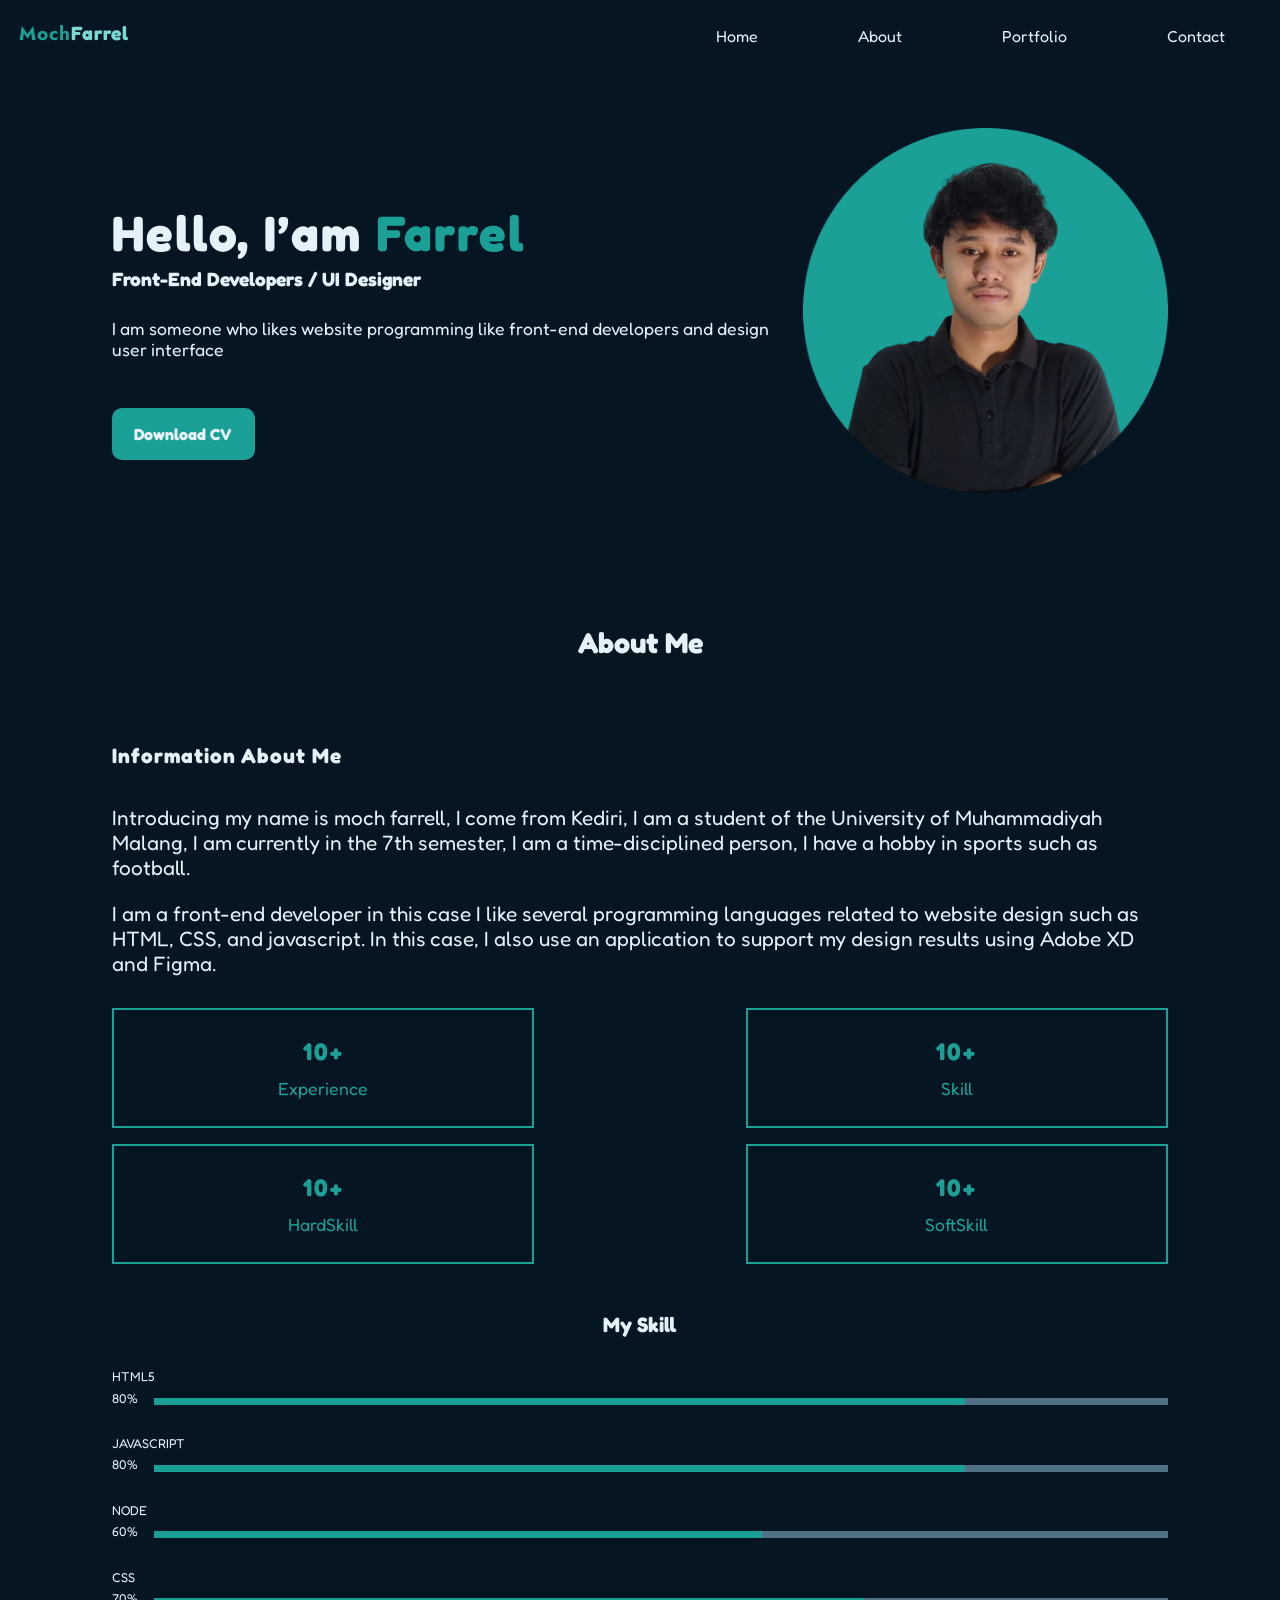
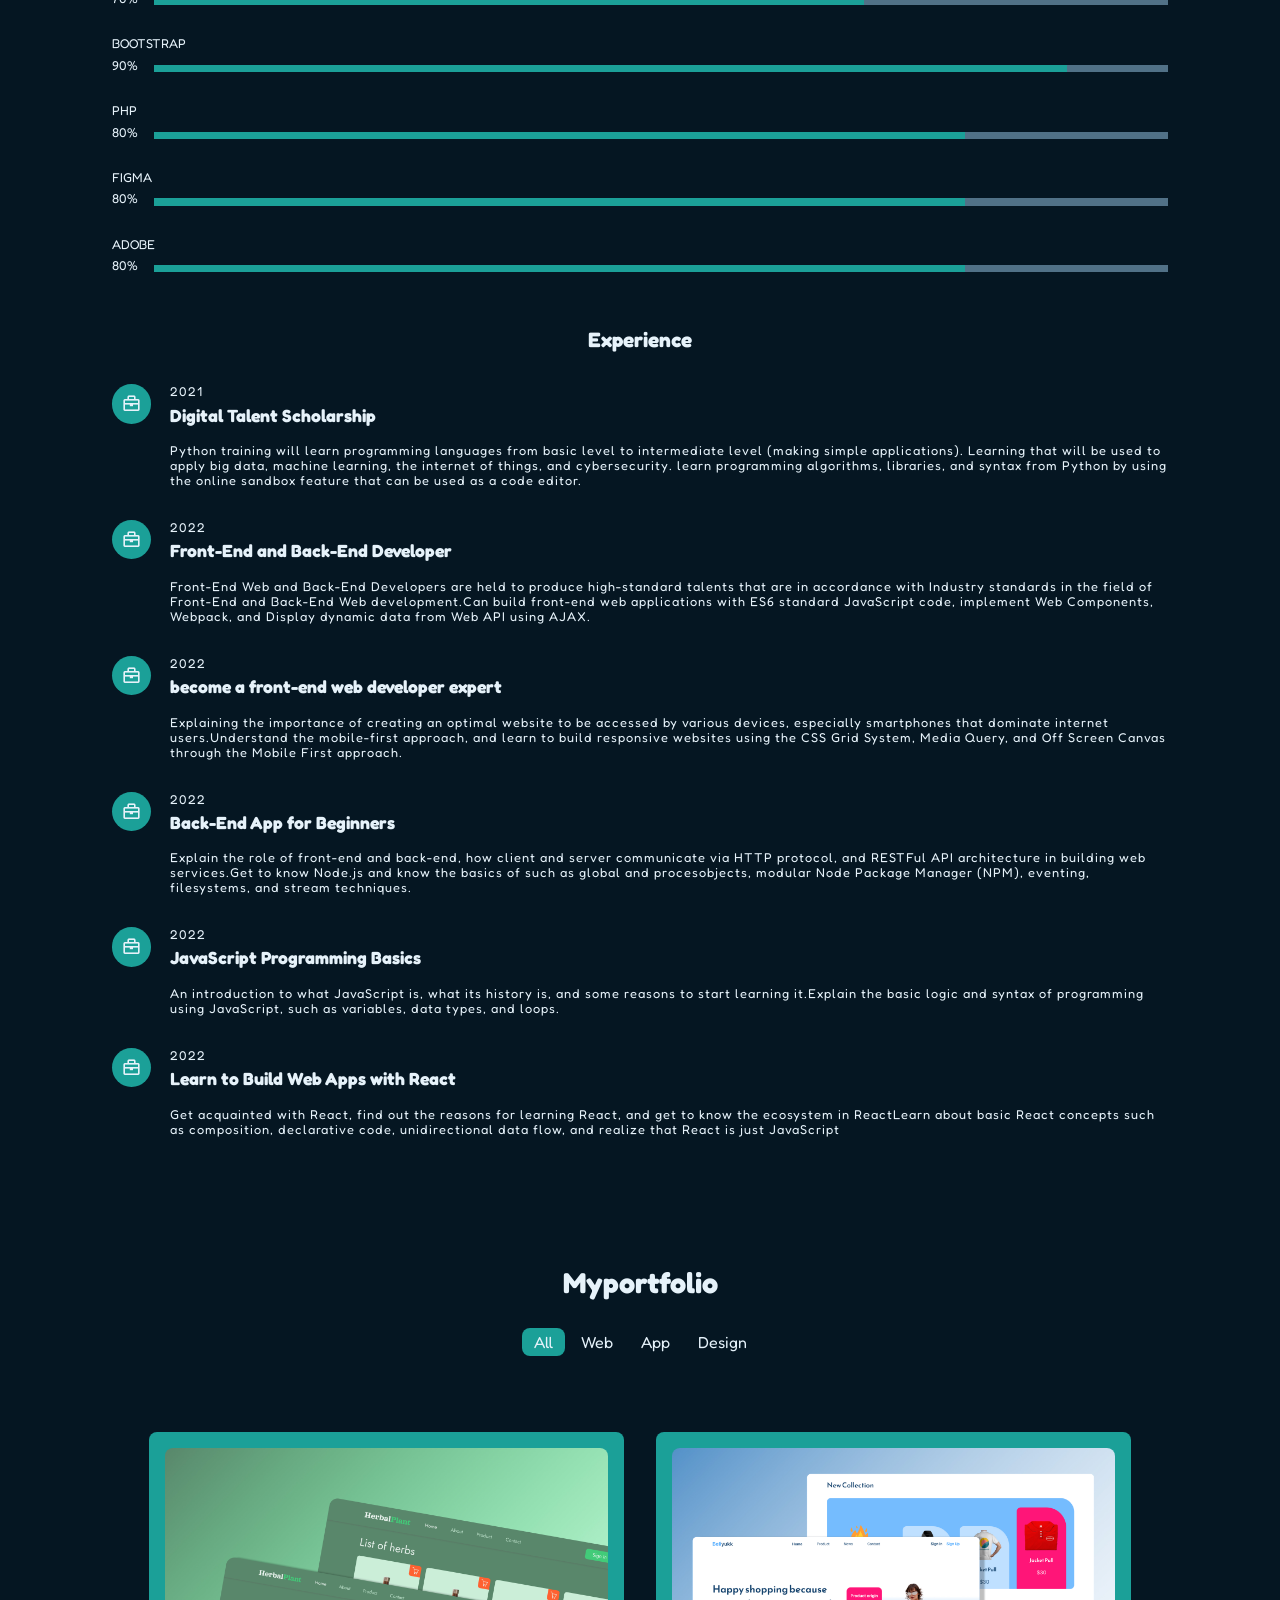
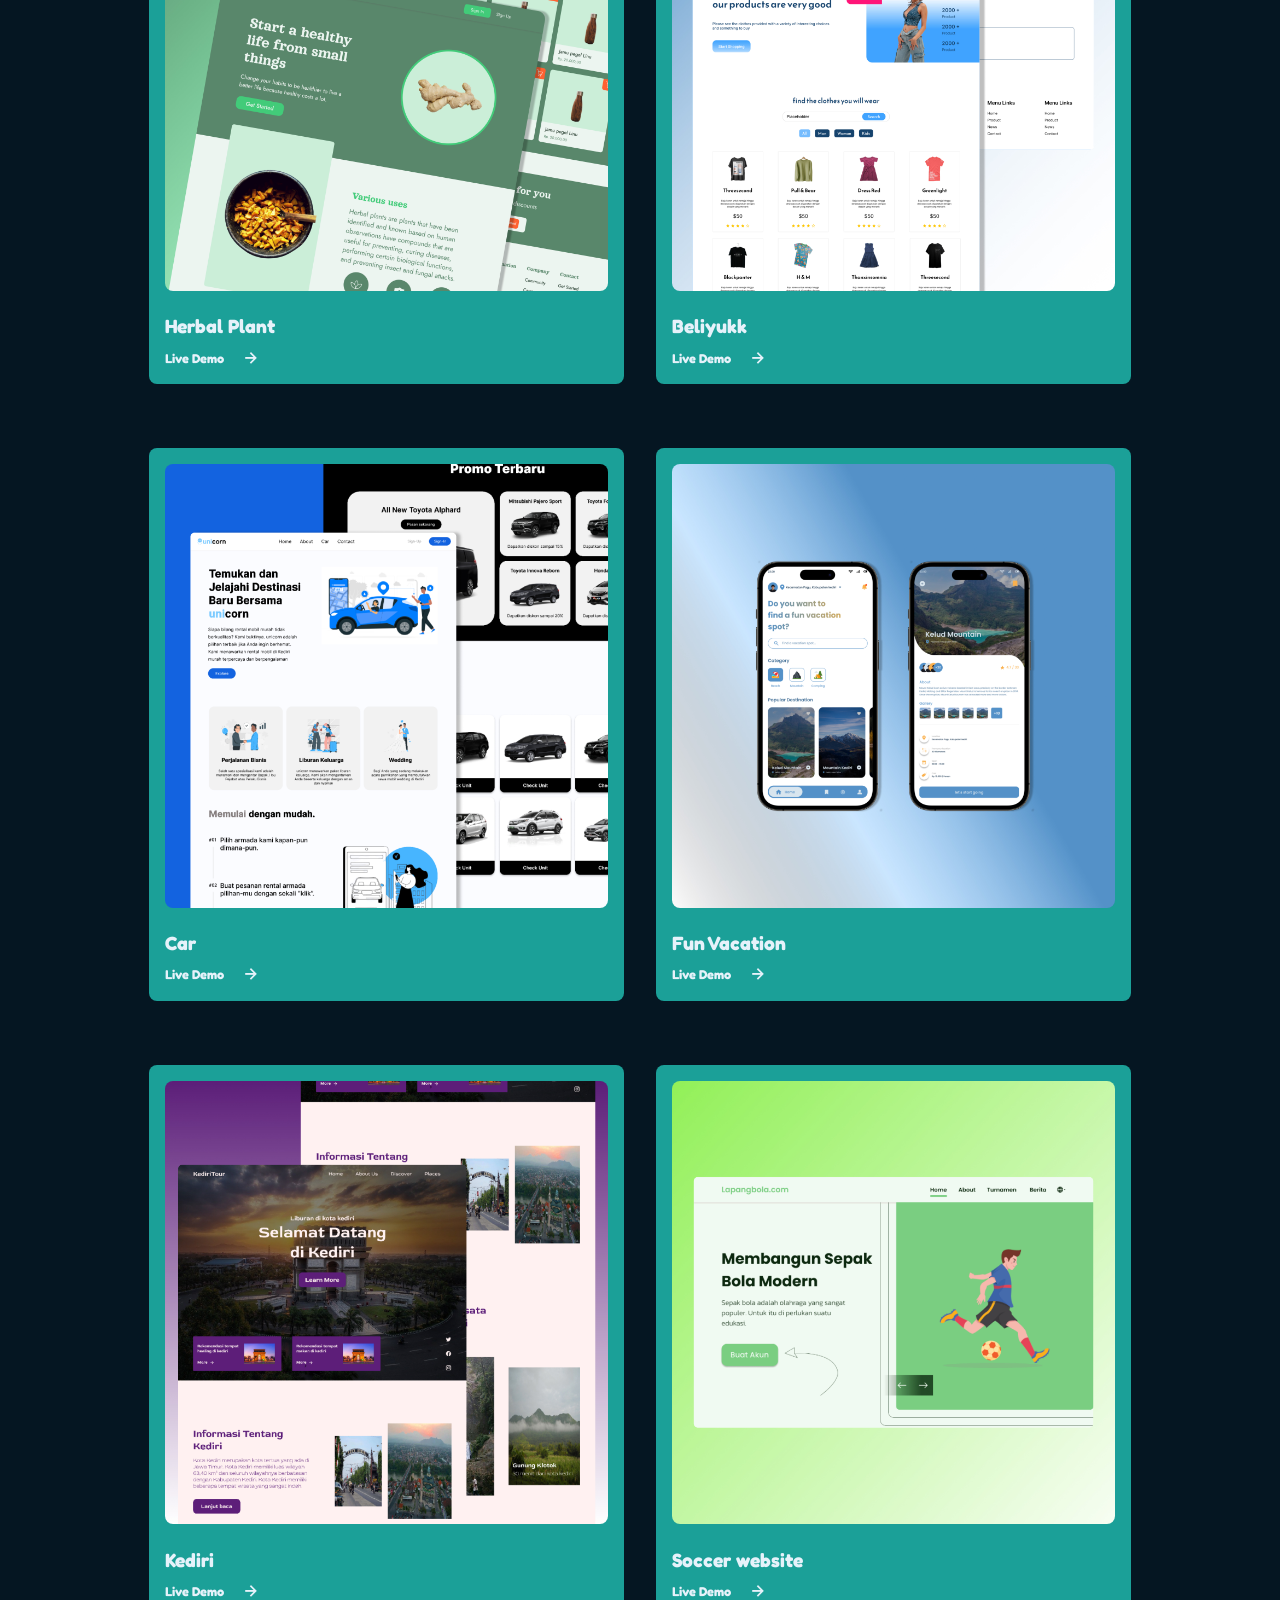
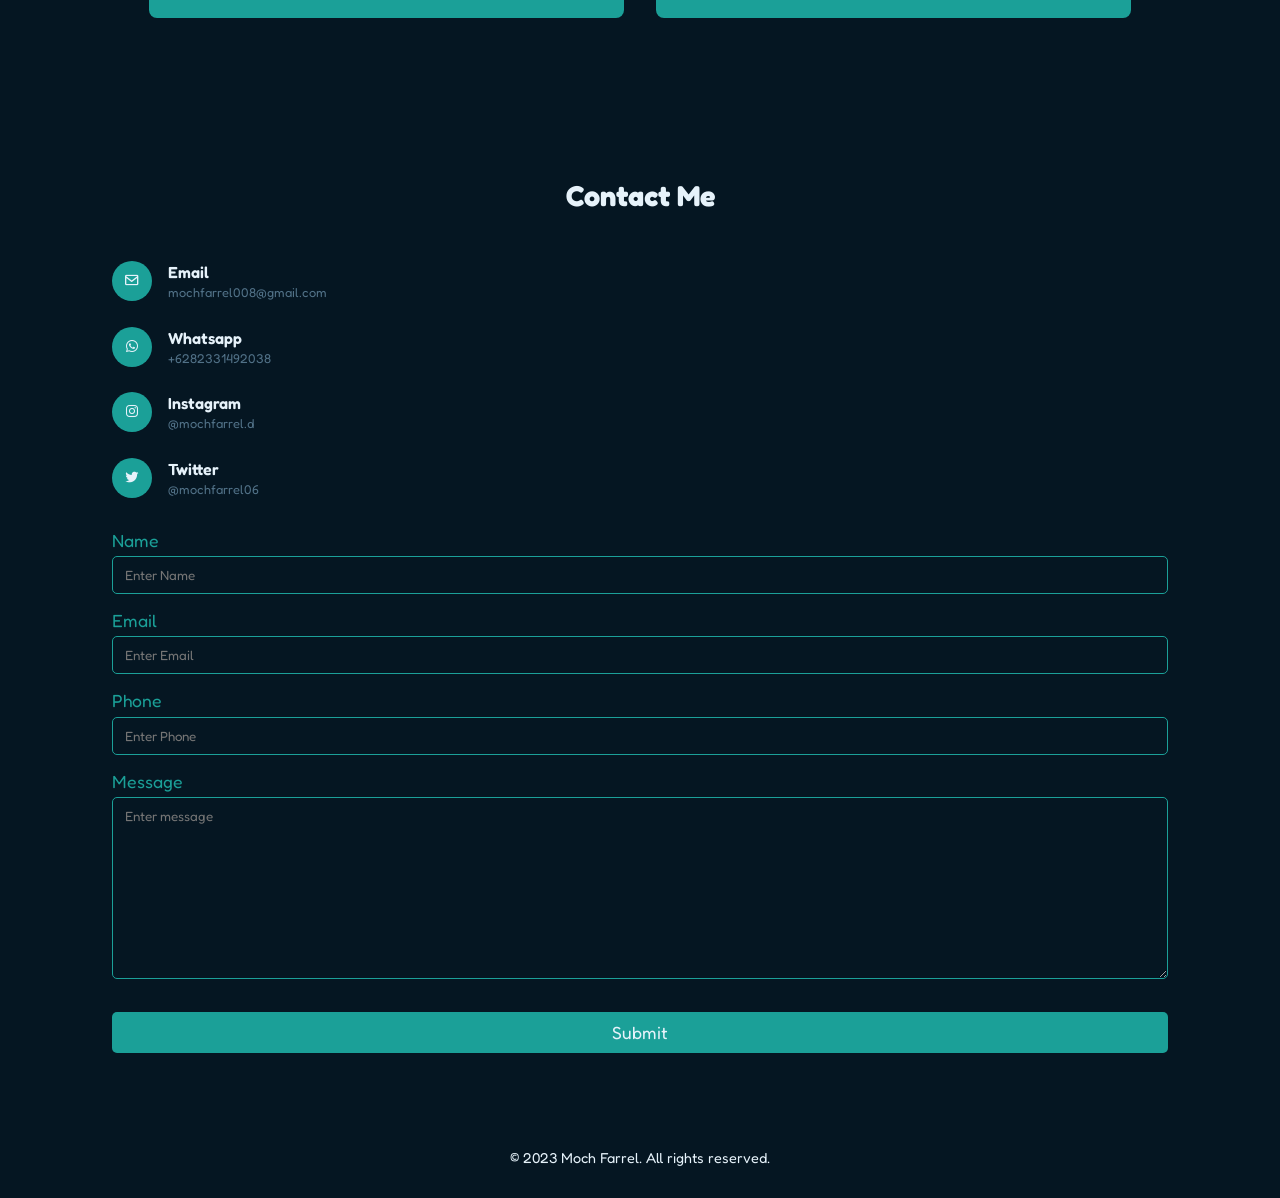
==== commit 1dab43b1: "Membuat layar responsif" ====
--- a/index.html
+++ b/index.html
@@ -212,23 +212,7 @@
                 <h5>Learn to Build Web Apps with React</h5>
                 <p class="text">Get acquainted with React, find out the reasons for learning React, and get to know the ecosystem in ReactLearn about basic React concepts such as composition, declarative code, unidirectional data flow, and realize that React is just JavaScript</p>
               </div>
-            </div>
-            <div class="experience-container">
-              <a href="" class="logo-experience"><i class="bx bx-briefcase"></i></a>
-              <div class="experience-card">
-                <p class="year">2022</p>
-                <h5>Achievments</h5>
-                <p class="text">Inovation Web, Mobile-App and Android Issued by Universitas Sebelas Maret 1st place in category "Post-Pandemic Economic Improvement"</p>
-              </div>
-            </div>
-            <div class="experience-container">
-              <a href="" class="logo-experience"><i class="bx bx-briefcase"></i></a>
-              <div class="experience-card">
-                <p class="year">2022</p>
-                <h5>Achievments</h5>
-                <p class="text">2nd place in the website design category</p>
-              </div>
-            </div>
+            </div>      
           </div>
         </div>
       </section>
@@ -417,7 +401,7 @@
               </div>
               <div class="input-group">
                 <label for="phone">Message</label>
-                <textarea name="" id="" cols="30" rows="10"></textarea>
+                <textarea name="" id="" cols="30" rows="10" placeholder="Enter message"></textarea>
               </div>
               <button>Submit</button>
             </form>
--- a/css/style.css
+++ b/css/style.css
@@ -128,6 +128,7 @@
 section {
   width: 100%;
   padding: 5em 2em;
+  transition: all 0.3s ease-in-out;
 }
 
 /* Home */
@@ -136,12 +137,17 @@
   margin-top: 4em;
 }
 
+.home .container {
+  width: 100%;
+}
+
 .home .container .home-img {
   text-align: center;
 }
 
 .home .container .home-img img {
   width: 70%;
+  transition: all 0.3s ease-in-out;
 }
 
 .home .container .home-text {
@@ -152,11 +158,11 @@
   font-size: 2.5em;
   color: var(--putihbiru);
   letter-spacing: 2px;
+  transition: all 0.3s ease-in-out;
 }
 
 .home .container .home-text h1 span {
   color: var(--green1);
-  position: relative;
 }
 
 .home .container .home-text h3 {
@@ -198,10 +204,11 @@
 
 .about .container .about-information h4 {
   color: var(--putihbiru);
-  text-transform: uppercase;
   margin-top: 4em;
   letter-spacing: 1px;
   margin-bottom: 1.8em;
+  font-size: 1.2em;
+  transition: all 0.3s ease-in;
 }
 
 .about .container .about-information p {
@@ -250,6 +257,7 @@
   color: var(--putihbiru);
   text-align: center;
   font-size: 1.2em;
+  transition: all 0.3s ease-in-out;
 }
 
 .about .container .skill .progress-bars {
@@ -325,6 +333,7 @@
   color: var(--putihbiru);
   text-align: center;
   font-size: 1.2em;
+  transition: all 0.3s ease-in-out;
 }
 
 .about .container .experience .experience-container {
@@ -395,9 +404,11 @@
 
 .portfolio .container .portfolio-container .portfolio-card {
   background-color: var(--green1);
-  padding: 1.25em;
+  width: 100%;
+  padding: 1em;
   border-radius: 0.5em;
   margin-bottom: 2em;
+  transition: all 0.3s ease-in-out;
 }
 
 .portfolio .container .portfolio-container .portfolio-card img {
@@ -522,6 +533,7 @@
   background-color: var(--green1);
   color: var(--putihbiru);
   font-size: 1.1em;
+  margin-top: 1em;
 }
 
 .contact .container .contact-suggest form .input-group textarea {
@@ -546,3 +558,148 @@
   color: var(--putihbiru);
 }
 /* End Contact */
+
+/* Start size 571 */
+@media screen and (min-width: 571px) {
+  .home .container .home-text h1 {
+    font-size: 2.8em;
+    transition: all 0.3s ease-in-out;
+  }
+  .home .container .home-img img {
+    width: 60%;
+    transition: all 0.3s ease-in-out;
+  }
+  .home .container .home-text p {
+    font-size: 1.1em;
+    transition: all 0.3s ease-in-out;
+  }
+  .about .container .about-information p {
+    font-size: 1.1em;
+    transition: all 0.3s ease-in-out;
+  }
+  .about .container .about-information h4 {
+    font-size: 1.3em;
+  }
+  .about .container .experience h3 {
+    font-size: 1.3em;
+  }
+  .about .container .skill h3 {
+    font-size: 1.3em;
+  }
+  .portfolio .container .portfolio-container {
+    display: flex;
+    flex-direction: column;
+    align-items: center;
+  }
+  .portfolio .container .portfolio-container .portfolio-card {
+    width: 70%;
+    transition: all 0.3s ease-in-out;
+  }
+}
+/* End size 571 */
+
+/* Start size tablet */
+@media screen and (min-width: 768px) {
+  .about .container .about-information p {
+    font-size: 1.3em;
+    transition: all 0.3s ease-in-out;
+  }
+  .about .container .about-experience .experience-card {
+    width: 40%;
+  }
+  .portfolio .container .portfolio-container {
+    flex-direction: row;
+    flex-wrap: wrap;
+    justify-content: center;
+    gap: 2em;
+  }
+  .portfolio .container .portfolio-container .portfolio-card {
+    width: 45%;
+  }
+  .home .container .home-img img {
+    transition: all 0.3s ease-in-out;
+  }
+}
+/* End size tablet */
+
+/* Start size desktop */
+@media screen and (min-width: 992px) {
+  .home .container {
+    display: flex;
+    flex-direction: row-reverse;
+    justify-content: space-between;
+    align-items: center;
+  }
+  .home .container .home-img img {
+    width: 100%;
+  }
+  .home .container .home-text h1 {
+    font-size: 3.1em;
+  }
+  .navbar .container .hamburger {
+    display: none;
+  }
+  .navbar .container nav {
+    /* display: flex; */
+    right: 0;
+    top: -24px;
+    gap: 0;
+    background-color: transparent;
+    width: 57%;
+  }
+  .navbar .container nav ul {
+    display: flex;
+  }
+}
+/* End size desktop */
+
+/* Start size 1056 px */
+@media screen and (min-width: 1056px) {
+  .navbar .container nav {
+    width: 55%;
+  }
+}
+/* End size 1056 px */
+
+/* Start size 1116 px */
+@media screen and (min-width: 1116px) {
+  .navbar .container nav {
+    width: 52%;
+  }
+}
+/* End size 1116 px */
+
+/* Start size 1214 px */
+@media screen and (min-width: 1214px) {
+  .navbar .container nav {
+    width: 48%;
+  }
+  section {
+    padding: 4em 7em;
+  }
+}
+/* End size 1214 px */
+
+/* Start size 1297 px */
+@media screen and (min-width: 1297px) {
+  .navbar .container nav {
+    width: 45%;
+  }
+}
+/* End size 1297 px */
+
+/* Start size 1388 px */
+@media screen and (min-width: 1388px) {
+  .navbar .container nav {
+    width: 43%;
+  }
+}
+/* End size 1388 px */
+
+/* Start size 1488 px */
+@media screen and (min-width: 1488px) {
+  .navbar .container nav {
+    width: 40%;
+  }
+}
+/* End size 1488 px */
